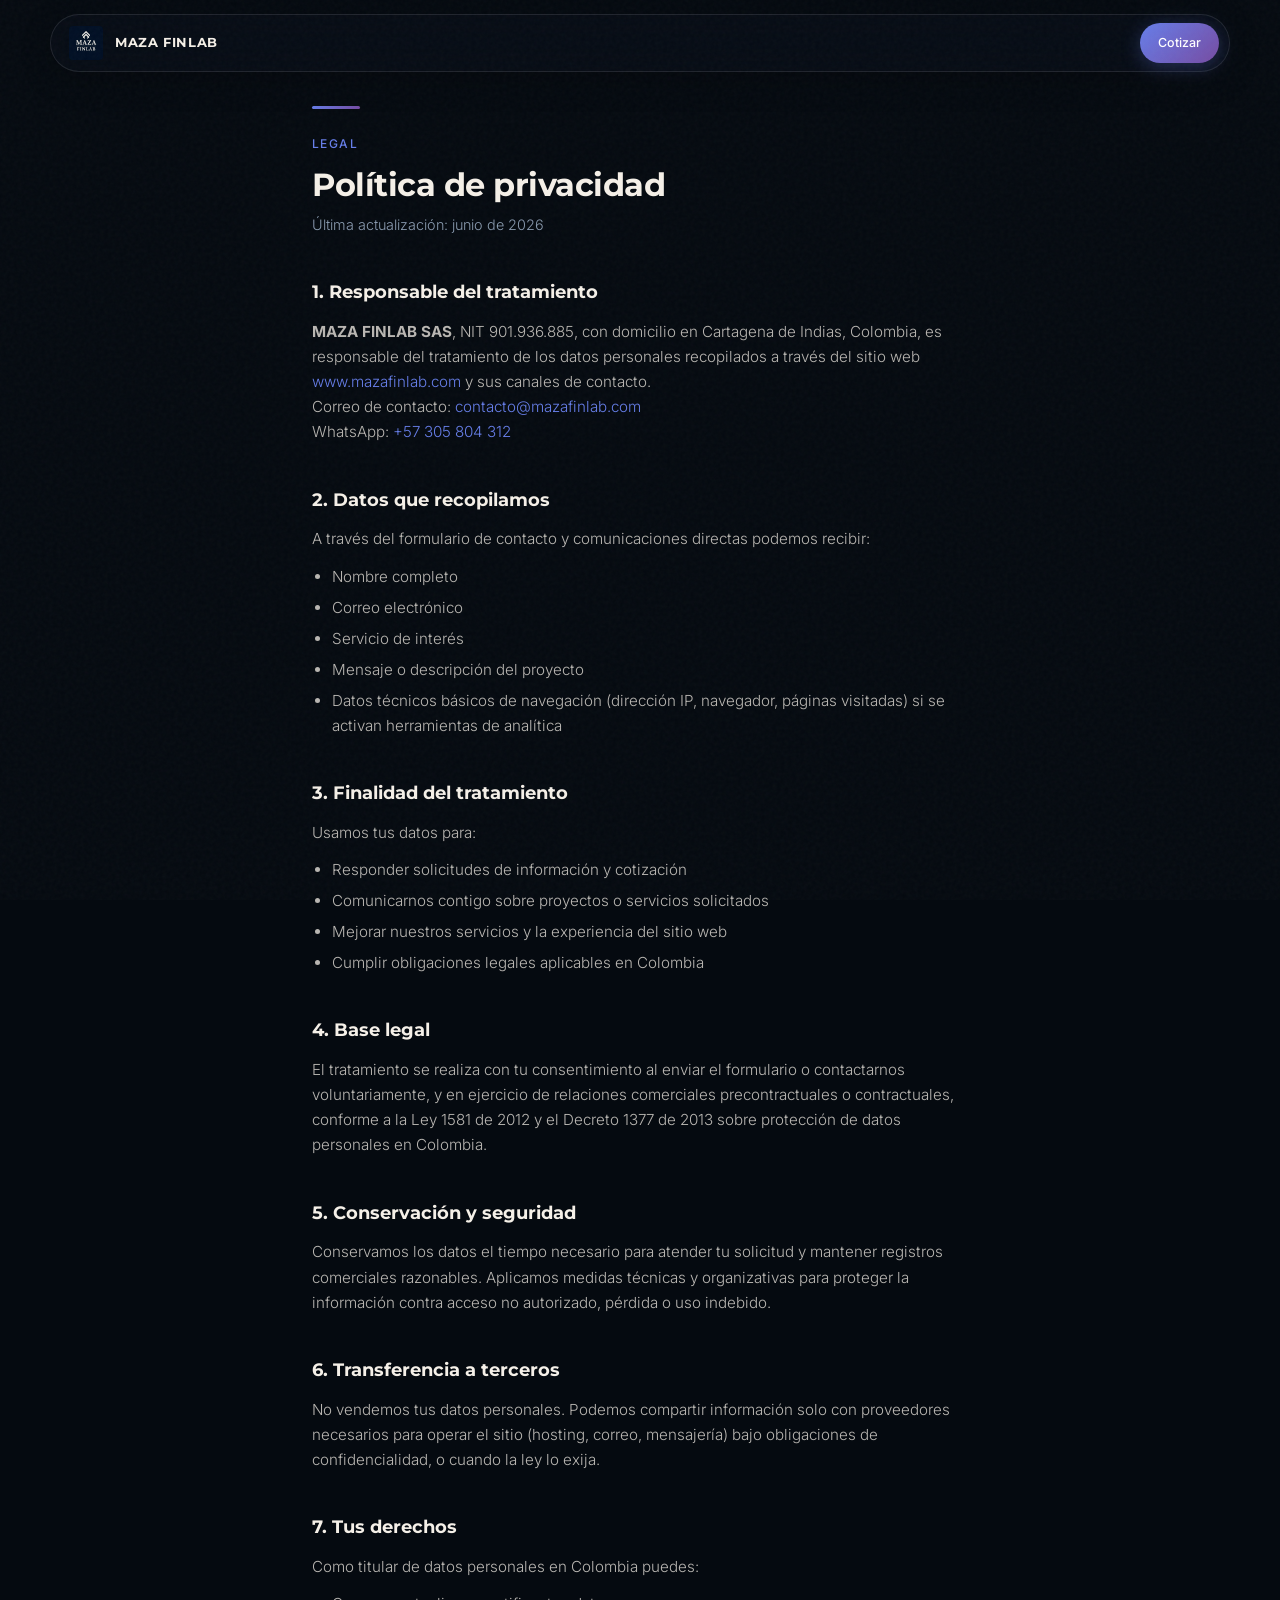
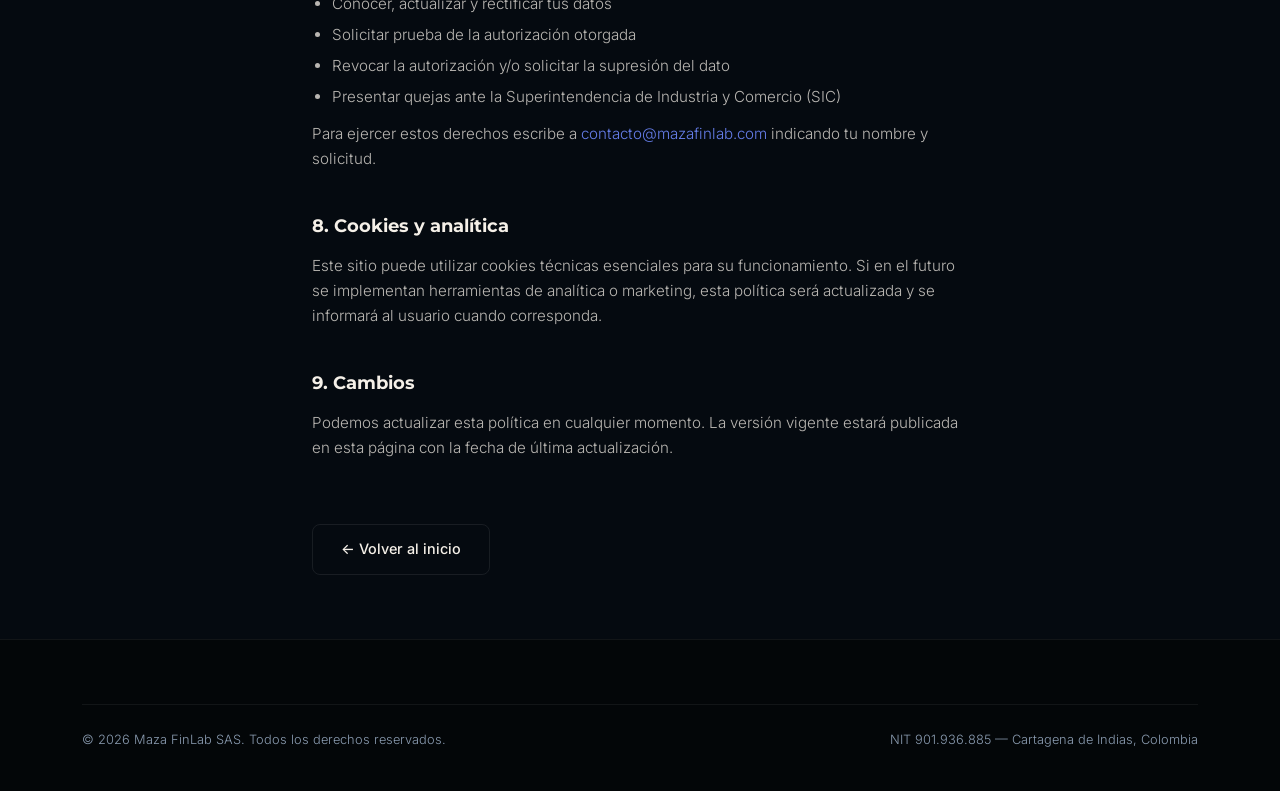
==== politica-privacidad.html @ ca54bb2b "Publicar sitio corporativo Maza FinLab" ====
<!DOCTYPE html>
<html lang="es">
<head>
    <meta charset="UTF-8">
    <meta name="viewport" content="width=device-width, initial-scale=1.0">
    <meta name="description" content="Política de privacidad y tratamiento de datos personales de Maza FinLab SAS.">
    <meta name="robots" content="index, follow">
    <title>Política de privacidad — Maza FinLab</title>
    <link rel="canonical" href="https://www.mazafinlab.com/politica-privacidad.html">
    <link rel="icon" href="assets/logo-maza-finlab.jpg" type="image/jpeg">
    <link rel="preconnect" href="https://fonts.googleapis.com">
    <link rel="preconnect" href="https://fonts.gstatic.com" crossorigin>
    <link href="https://fonts.googleapis.com/css2?family=Inter:wght@300;400;500;600&family=Montserrat:wght@600;700;800&display=swap" rel="stylesheet">
    <link rel="stylesheet" href="css/styles.css">
</head>
<body class="site-cinematic legal-page">

    <div class="site-grain" aria-hidden="true"></div>

    <header class="header header-cinematic">
        <div class="header-pill">
            <nav class="nav">
                <a href="index.html" class="nav-logo">
                    <img src="assets/logo-maza-finlab.jpg" alt="Maza FinLab">
                    <span>Maza FinLab</span>
                </a>
                <a href="index.html#contacto" class="btn btn-primary btn-shine btn-nav-cta">Cotizar</a>
            </nav>
        </div>
    </header>

    <main class="legal-main">
        <div class="container legal-content">
            <div class="section-line-accent"></div>
            <span class="section-label">Legal</span>
            <h1 class="section-title">Política de privacidad</h1>
            <p class="legal-updated">Última actualización: junio de 2026</p>

            <section class="legal-block">
                <h2>1. Responsable del tratamiento</h2>
                <p>
                    <strong>MAZA FINLAB SAS</strong>, NIT 901.936.885, con domicilio en Cartagena de Indias, Colombia,
                    es responsable del tratamiento de los datos personales recopilados a través del sitio web
                    <a href="https://www.mazafinlab.com" class="contact-link">www.mazafinlab.com</a> y sus canales de contacto.
                </p>
                <p>
                    Correo de contacto: <a href="mailto:contacto@mazafinlab.com" class="contact-link">contacto@mazafinlab.com</a><br>
                    WhatsApp: <a href="https://wa.me/57305804312" class="contact-link">+57 305 804 312</a>
                </p>
            </section>

            <section class="legal-block">
                <h2>2. Datos que recopilamos</h2>
                <p>A través del formulario de contacto y comunicaciones directas podemos recibir:</p>
                <ul>
                    <li>Nombre completo</li>
                    <li>Correo electrónico</li>
                    <li>Servicio de interés</li>
                    <li>Mensaje o descripción del proyecto</li>
                    <li>Datos técnicos básicos de navegación (dirección IP, navegador, páginas visitadas) si se activan herramientas de analítica</li>
                </ul>
            </section>

            <section class="legal-block">
                <h2>3. Finalidad del tratamiento</h2>
                <p>Usamos tus datos para:</p>
                <ul>
                    <li>Responder solicitudes de información y cotización</li>
                    <li>Comunicarnos contigo sobre proyectos o servicios solicitados</li>
                    <li>Mejorar nuestros servicios y la experiencia del sitio web</li>
                    <li>Cumplir obligaciones legales aplicables en Colombia</li>
                </ul>
            </section>

            <section class="legal-block">
                <h2>4. Base legal</h2>
                <p>
                    El tratamiento se realiza con tu consentimiento al enviar el formulario o contactarnos voluntariamente,
                    y en ejercicio de relaciones comerciales precontractuales o contractuales, conforme a la
                    Ley 1581 de 2012 y el Decreto 1377 de 2013 sobre protección de datos personales en Colombia.
                </p>
            </section>

            <section class="legal-block">
                <h2>5. Conservación y seguridad</h2>
                <p>
                    Conservamos los datos el tiempo necesario para atender tu solicitud y mantener registros comerciales razonables.
                    Aplicamos medidas técnicas y organizativas para proteger la información contra acceso no autorizado,
                    pérdida o uso indebido.
                </p>
            </section>

            <section class="legal-block">
                <h2>6. Transferencia a terceros</h2>
                <p>
                    No vendemos tus datos personales. Podemos compartir información solo con proveedores necesarios
                    para operar el sitio (hosting, correo, mensajería) bajo obligaciones de confidencialidad,
                    o cuando la ley lo exija.
                </p>
            </section>

            <section class="legal-block">
                <h2>7. Tus derechos</h2>
                <p>Como titular de datos personales en Colombia puedes:</p>
                <ul>
                    <li>Conocer, actualizar y rectificar tus datos</li>
                    <li>Solicitar prueba de la autorización otorgada</li>
                    <li>Revocar la autorización y/o solicitar la supresión del dato</li>
                    <li>Presentar quejas ante la Superintendencia de Industria y Comercio (SIC)</li>
                </ul>
                <p>
                    Para ejercer estos derechos escribe a
                    <a href="mailto:contacto@mazafinlab.com" class="contact-link">contacto@mazafinlab.com</a>
                    indicando tu nombre y solicitud.
                </p>
            </section>

            <section class="legal-block">
                <h2>8. Cookies y analítica</h2>
                <p>
                    Este sitio puede utilizar cookies técnicas esenciales para su funcionamiento.
                    Si en el futuro se implementan herramientas de analítica o marketing, esta política será actualizada
                    y se informará al usuario cuando corresponda.
                </p>
            </section>

            <section class="legal-block">
                <h2>9. Cambios</h2>
                <p>
                    Podemos actualizar esta política en cualquier momento. La versión vigente estará publicada en esta página
                    con la fecha de última actualización.
                </p>
            </section>

            <p class="legal-back">
                <a href="index.html" class="btn btn-outline">← Volver al inicio</a>
            </p>
        </div>
    </main>

    <footer class="footer footer-cinematic">
        <div class="container">
            <div class="footer-bottom">
                <span>&copy; 2026 Maza FinLab SAS. Todos los derechos reservados.</span>
                <span>NIT 901.936.885 — Cartagena de Indias, Colombia</span>
            </div>
        </div>
    </footer>

    <script src="js/main.js"></script>
</body>
</html>
---- css/styles.css ----
/* ================================================
   MAZA FINLAB — Sitio Corporativo
   Estilo: Dark Premium Tech (corporativo + acento vibrante)
   ================================================ */

:root {
    --navy-deep: #0D1B2A;
    --navy-corporate: #1B2A4A;
    --cream: #F5F0E8;
    --white: #FFFFFF;
    --gray-subtle: #8A9BB0;
    --accent-start: #667eea;
    --accent-end: #764ba2;
    --whatsapp: #25D366;

    --bg-main: #050a10;
    --bg-secondary: #0a1018;
    --bg-elevated: #0f1620;
    --cinematic-bg: #050a10;
    --text-primary: var(--cream);
    --text-secondary: rgba(245, 240, 232, 0.75);
    --text-muted: var(--gray-subtle);
    --border-subtle: rgba(255, 255, 255, 0.08);
    --border-hover: rgba(102, 126, 234, 0.5);
    --card-bg: rgba(255, 255, 255, 0.03);
    --card-hover: rgba(255, 255, 255, 0.06);

    --gradient-accent: linear-gradient(135deg, var(--accent-start) 0%, var(--accent-end) 100%);
    --gradient-bg: linear-gradient(160deg, var(--navy-deep) 0%, #0f1f35 50%, var(--navy-corporate) 100%);
    --shadow-glow: 0 0 60px rgba(102, 126, 234, 0.15);

    --font-heading: 'Montserrat', sans-serif;
    --font-display: 'Montserrat', sans-serif;
    --font-body: 'Inter', sans-serif;

    --site-max: 1180px;
    --site-gutter: clamp(20px, 4vw, 32px);

    --spacing-sm: 16px;
    --spacing-md: 24px;
    --spacing-lg: 40px;
    --spacing-xl: 64px;
    --spacing-2xl: 96px;

    --radius-sm: 8px;
    --radius-md: 12px;
    --radius-lg: 20px;

    --transition: 0.3s ease;
}

*, *::before, *::after {
    margin: 0;
    padding: 0;
    box-sizing: border-box;
}

html {
    scroll-behavior: smooth;
}

body {
    font-family: var(--font-body);
    font-weight: 300;
    background: var(--cinematic-bg);
    color: var(--text-primary);
    line-height: 1.7;
    -webkit-font-smoothing: antialiased;
}

/* ── Cinematic site-wide ── */
.site-grain {
    position: fixed;
    inset: 0;
    z-index: 9998;
    pointer-events: none;
    opacity: 0.035;
    background-image: url("data:image/svg+xml,%3Csvg viewBox='0 0 256 256' xmlns='http://www.w3.org/2000/svg'%3E%3Cfilter id='n'%3E%3CfeTurbulence type='fractalNoise' baseFrequency='0.9' numOctaves='4' stitchTiles='stitch'/%3E%3C/filter%3E%3Crect width='100%25' height='100%25' filter='url(%23n)'/%3E%3C/svg%3E");
}

.section-cinematic {
    position: relative;
    border-top: 1px solid rgba(255, 255, 255, 0.05);
}

.section-line-accent,
.hero-line-accent {
    width: 48px;
    height: 3px;
    background: var(--gradient-accent);
    border-radius: 2px;
    margin-bottom: 20px;
}

.section-header--cinematic {
    text-align: left;
    max-width: 560px;
    margin-left: 0;
    margin-right: auto;
}

.section-header--cinematic .section-title {
    font-family: var(--font-heading);
    font-weight: 700;
    letter-spacing: -0.015em;
    line-height: 1.2;
}

.section-header--cinematic .section-title em,
.section-title em,
.cta-banner h2 em {
    font-style: normal;
    color: var(--accent-start);
}

.cinematic-split {
    display: grid;
    grid-template-columns: 1fr 1fr;
    gap: clamp(32px, 5vw, 64px);
    align-items: center;
}

.cinematic-split-content {
    text-align: left;
}

.cinematic-split-visual {
    position: relative;
    min-height: 420px;
    border-radius: var(--radius-lg);
    overflow: hidden;
    border: 1px solid rgba(255, 255, 255, 0.1);
    box-shadow: 0 24px 64px rgba(0, 0, 0, 0.45);
}

.cinematic-split-visual img {
    width: 100%;
    height: 100%;
    min-height: 420px;
    object-fit: cover;
    filter: saturate(0.9) contrast(1.05);
}

.cinematic-split-visual::after {
    content: '';
    position: absolute;
    inset: 0;
    background: linear-gradient(135deg, rgba(5, 10, 16, 0.35) 0%, transparent 50%);
    pointer-events: none;
}

.cinematic-glass {
    background: rgba(10, 16, 24, 0.75);
    backdrop-filter: blur(20px);
    -webkit-backdrop-filter: blur(20px);
    border: 1px solid rgba(255, 255, 255, 0.1);
    border-radius: var(--radius-lg);
    padding: var(--spacing-lg);
    box-shadow: 0 20px 50px rgba(0, 0, 0, 0.35);
}

.section-vignette {
    position: absolute;
    inset: 0;
    pointer-events: none;
    background:
        radial-gradient(ellipse 60% 50% at 10% 20%, rgba(102, 126, 234, 0.08) 0%, transparent 55%),
        radial-gradient(ellipse 50% 40% at 90% 80%, rgba(118, 75, 162, 0.06) 0%, transparent 50%);
}

.container {
    width: 100%;
    max-width: var(--site-max);
    margin: 0 auto;
    padding: 0 var(--site-gutter);
}

/* ── Header flotante (estilo n8n) ── */
.header {
    position: fixed;
    top: 0;
    left: 0;
    right: 0;
    z-index: 100;
    padding: 14px var(--site-gutter) 0;
    background: transparent;
    border: none;
    backdrop-filter: none;
}

.header-pill {
    position: relative;
    max-width: var(--site-max);
    margin: 0 auto;
    height: 58px;
    display: flex;
    align-items: center;
    padding: 0 10px 0 18px;
    background: rgba(10, 16, 26, 0.55);
    backdrop-filter: blur(20px);
    -webkit-backdrop-filter: blur(20px);
    border: 1px solid rgba(255, 255, 255, 0.1);
    border-radius: 100px;
    box-shadow: 0 8px 32px rgba(0, 0, 0, 0.22);
    transition: background 0.35s ease, box-shadow 0.35s ease, border-color 0.35s ease;
}

.header-cinematic.is-scrolled .header-pill {
    background: rgba(8, 12, 20, 0.88);
    border-color: rgba(102, 126, 234, 0.22);
    box-shadow: 0 12px 40px rgba(0, 0, 0, 0.38);
}

.header-cinematic {
    background: transparent;
    border: none;
}

.btn-nav-cta {
    padding: 9px 18px !important;
    font-size: 0.78rem !important;
    border-radius: 100px !important;
}

.nav {
    display: flex;
    align-items: center;
    justify-content: space-between;
    width: 100%;
    height: 58px;
    gap: 12px;
}

.nav-logo {
    display: flex;
    align-items: center;
    gap: 12px;
    text-decoration: none;
    color: var(--text-primary);
}

.nav-logo img {
    height: 34px;
    width: auto;
    border-radius: 4px;
}

.nav-logo span {
    font-family: var(--font-heading);
    font-weight: 700;
    font-size: 0.8rem;
    letter-spacing: 0.05em;
    text-transform: uppercase;
}

.nav-links {
    display: flex;
    align-items: center;
    gap: clamp(12px, 2vw, 24px);
    list-style: none;
}

.nav-links a {
    color: var(--text-secondary);
    text-decoration: none;
    font-size: 0.82rem;
    font-weight: 500;
    letter-spacing: 0.01em;
    text-transform: none;
    transition: color var(--transition);
    position: relative;
    white-space: nowrap;
}

.nav-links a:not(.btn)::after {
    content: '';
    position: absolute;
    left: 0;
    bottom: -6px;
    width: 100%;
    height: 2px;
    background: var(--gradient-accent);
    transform: scaleX(0);
    transform-origin: center;
    transition: transform 0.35s cubic-bezier(0.22, 1, 0.36, 1);
}

.nav-links a:not(.btn).is-active,
.nav-links a:not(.btn):hover {
    color: var(--text-primary);
}

.nav-links a:not(.btn).is-active::after,
.nav-links a:not(.btn):hover::after {
    transform: scaleX(1);
}

.header.is-scrolled {
    box-shadow: none;
}

.nav-toggle {
    display: none;
    align-items: center;
    justify-content: center;
    width: 40px;
    height: 40px;
    padding: 0;
    background: rgba(255, 255, 255, 0.06);
    border: 1px solid rgba(255, 255, 255, 0.1);
    border-radius: 50%;
    color: var(--text-primary);
    cursor: pointer;
    transition: background var(--transition), border-color var(--transition);
    flex-shrink: 0;
}

.nav-toggle:hover {
    background: rgba(255, 255, 255, 0.1);
    border-color: rgba(102, 126, 234, 0.35);
}

.nav-toggle-icon {
    display: grid;
    place-items: center;
}

.nav-toggle-svg {
    grid-area: 1 / 1;
    transition: opacity 0.2s ease, transform 0.25s ease;
}

.nav-toggle-close {
    opacity: 0;
    transform: rotate(-90deg) scale(0.8);
}

.nav-toggle[aria-expanded="true"] .nav-toggle-open {
    opacity: 0;
    transform: rotate(90deg) scale(0.8);
}

.nav-toggle[aria-expanded="true"] .nav-toggle-close {
    opacity: 1;
    transform: none;
}

/* ── Buttons ── */
.btn {
    display: inline-flex;
    align-items: center;
    justify-content: center;
    gap: 8px;
    padding: 12px 28px;
    border-radius: var(--radius-sm);
    font-family: var(--font-body);
    font-size: 0.9rem;
    font-weight: 500;
    text-decoration: none;
    border: none;
    cursor: pointer;
    transition: all var(--transition);
}

.btn-primary {
    background: var(--gradient-accent);
    color: var(--white);
    box-shadow: 0 4px 20px rgba(102, 126, 234, 0.3);
    position: relative;
    overflow: hidden;
}

.btn-shine::before {
    content: '';
    position: absolute;
    top: 0;
    left: -120%;
    width: 80%;
    height: 100%;
    background: linear-gradient(90deg, transparent, rgba(255, 255, 255, 0.28), transparent);
    transform: skewX(-18deg);
    animation: btnShine 4s ease-in-out infinite;
}

@keyframes btnShine {
    0%, 70%, 100% { left: -120%; }
    85% { left: 140%; }
}

.btn-primary:hover {
    transform: translateY(-2px);
    box-shadow: 0 8px 30px rgba(102, 126, 234, 0.45);
}

.btn-outline {
    background: transparent;
    color: var(--text-primary);
    border: 1px solid var(--border-subtle);
}

.btn-outline:hover {
    border-color: var(--border-hover);
    background: var(--card-bg);
}

.btn-whatsapp {
    background: var(--whatsapp);
    color: var(--white);
}

.btn-whatsapp:hover {
    background: #1fb855;
    transform: translateY(-2px);
}

/* ── Hero — Cinematic Split ── */
.hero-cinematic {
    min-height: 100vh;
    padding-top: calc(58px + 28px);
    background: #050a10;
    position: relative;
    overflow: hidden;
    display: block;
}

.hero-cinematic .hero-grain {
    display: none;
}

.hero-split {
    display: grid;
    grid-template-columns: 1fr 1fr;
    gap: 0;
    min-height: calc(100vh - 58px - 28px);
    max-width: var(--site-max);
    margin: 0 auto;
    padding: 0 var(--site-gutter);
    align-items: stretch;
    position: relative;
    z-index: 2;
    border-radius: var(--radius-lg);
    overflow: hidden;
}

.hero-split-brand {
    position: relative;
    z-index: 2;
    display: flex;
    flex-direction: column;
    justify-content: center;
    align-items: flex-start;
    min-height: 100%;
    padding: clamp(32px, 5vh, 56px) clamp(16px, 2.5vw, 28px) clamp(32px, 5vh, 56px) 0;
    background: #050a10;
    overflow: hidden;
}

.hero-brand-bg {
    position: absolute;
    inset: 0;
    z-index: 0;
    pointer-events: none;
}

.hero-brand-bg img {
    width: 100%;
    height: 100%;
    object-fit: cover;
    object-position: center;
    opacity: 0.14;
    filter: saturate(0.9) contrast(1.05);
    transform: scale(1.02);
}

.hero-brand-bg::after {
    content: '';
    position: absolute;
    inset: 0;
    background: linear-gradient(
        180deg,
        rgba(5, 10, 16, 0.82) 0%,
        rgba(5, 10, 16, 0.62) 45%,
        rgba(5, 10, 16, 0.78) 100%
    );
}

.hero-split-brand::after {
    content: '';
    position: absolute;
    top: 0;
    right: 0;
    bottom: 0;
    width: clamp(80px, 12vw, 160px);
    background: linear-gradient(90deg, transparent 0%, rgba(5, 10, 16, 0.85) 55%, #050a10 100%);
    transform: translateX(40%);
    pointer-events: none;
    z-index: 3;
}

.hero-split-copy {
    position: relative;
    z-index: 2;
    width: 100%;
    max-width: 480px;
    text-align: left;
    padding-left: 0;
}

.hero-split-blend {
    position: absolute;
    left: 50%;
    top: 0;
    bottom: 0;
    width: clamp(100px, 14vw, 220px);
    transform: translateX(-50%);
    z-index: 4;
    pointer-events: none;
    background: linear-gradient(
        90deg,
        rgba(5, 10, 16, 0.95) 0%,
        rgba(5, 10, 16, 0.35) 35%,
        rgba(5, 10, 16, 0.15) 50%,
        rgba(5, 10, 16, 0.35) 65%,
        rgba(5, 10, 16, 0.7) 100%
    );
    backdrop-filter: blur(14px);
    -webkit-backdrop-filter: blur(14px);
    mask-image: linear-gradient(90deg, transparent, #000 18%, #000 82%, transparent);
    -webkit-mask-image: linear-gradient(90deg, transparent, #000 18%, #000 82%, transparent);
}

.hero-split-text {
    padding: 32px 0 48px;
    text-align: left;
}

.hero-line-accent {
    width: 48px;
    height: 3px;
    background: var(--gradient-accent);
    margin-bottom: 24px;
    border-radius: 2px;
}

.hero-cinematic .hero-logo {
    display: none;
}

.hero-cinematic h1 {
    font-family: var(--font-heading);
    font-size: clamp(1.85rem, 3.6vw, 2.85rem);
    font-weight: 700;
    line-height: 1.18;
    letter-spacing: -0.015em;
    margin-bottom: var(--spacing-md);
    text-align: left;
}

.hero-cinematic h1 em {
    font-style: normal;
    color: var(--accent-start);
}

.hero-cinematic .hero-subtitle {
    text-align: left;
    margin: 0 0 var(--spacing-md);
    max-width: 480px;
}

.hero-cinematic .hero-rotator {
    justify-content: flex-start;
    margin-left: 0;
    margin-right: 0;
    max-width: 100%;
}

.hero-cinematic .hero-actions {
    justify-content: flex-start;
}

.hero-split-visual {
    position: relative;
    height: 100%;
    min-height: min(520px, calc(100vh - 58px - 80px));
    border-radius: 0;
    overflow: hidden;
    border: none;
    box-shadow: none;
}

.hero-split-visual img {
    width: 100%;
    height: 100%;
    object-fit: cover;
    filter: saturate(0.92) contrast(1.06);
    transform: scale(1.04);
    transition: transform 10s ease-out;
}

.hero-cinematic.is-loaded .hero-split-visual img {
    transform: scale(1);
}

.hero-split-visual::after {
    content: '';
    position: absolute;
    inset: 0;
    background: linear-gradient(
        90deg,
        #050a10 0%,
        rgba(5, 10, 16, 0.75) 12%,
        rgba(5, 10, 16, 0.4) 26%,
        rgba(5, 10, 16, 0.12) 42%,
        transparent 58%
    );
    pointer-events: none;
}

.hero {
    position: relative;
}

.hero-rotator {
    display: flex;
    align-items: center;
    justify-content: center;
    flex-wrap: wrap;
    gap: 8px 12px;
    min-height: 2.2em;
    margin-bottom: var(--spacing-lg);
    padding: 10px 20px;
    border-radius: 100px;
    background: rgba(255, 255, 255, 0.04);
    border: 1px solid var(--border-subtle);
    max-width: 520px;
    margin-left: auto;
    margin-right: auto;
}

.hero-rotator-prefix {
    font-size: 0.8rem;
    font-weight: 500;
    letter-spacing: 0.08em;
    text-transform: uppercase;
    color: var(--text-muted);
}

.hero-rotator-text {
    font-size: 0.95rem;
    font-weight: 500;
    color: var(--accent-start);
    transition: opacity 0.35s ease, transform 0.35s ease;
}

.hero-rotator-text.is-changing {
    opacity: 0;
    transform: translateY(8px);
}

/* ── Marquee ── */
.marquee-section {
    padding: 20px 0;
    overflow: hidden;
    border-top: 1px solid rgba(255, 255, 255, 0.05);
    border-bottom: 1px solid rgba(255, 255, 255, 0.05);
}

.marquee-cinematic {
    background: #0a1018;
}

.marquee {
    display: flex;
    width: max-content;
    animation: marqueeScroll 40s linear infinite;
}

.marquee:hover {
    animation-play-state: paused;
}

.marquee-track {
    display: flex;
    align-items: center;
    gap: 12px;
    padding-right: 12px;
    flex-shrink: 0;
}

.marquee-track span {
    flex-shrink: 0;
    padding: 8px 18px;
    font-size: 0.78rem;
    font-weight: 500;
    letter-spacing: 0.06em;
    text-transform: uppercase;
    color: var(--text-secondary);
    background: rgba(255, 255, 255, 0.04);
    border: 1px solid var(--border-subtle);
    border-radius: 100px;
    white-space: nowrap;
    transition: border-color 0.3s ease, color 0.3s ease, background 0.3s ease;
}

.marquee-track span:hover {
    color: var(--text-primary);
    border-color: var(--border-hover);
    background: rgba(102, 126, 234, 0.1);
}

@keyframes marqueeScroll {
    0% { transform: translateX(0); }
    100% { transform: translateX(-50%); }
}

/* ── Scroll reveal ── */
.reveal {
    opacity: 0;
    transform: translateY(28px);
    transition:
        opacity 0.7s cubic-bezier(0.22, 1, 0.36, 1),
        transform 0.7s cubic-bezier(0.22, 1, 0.36, 1);
    transition-delay: var(--reveal-delay, 0ms);
}

.reveal.is-visible {
    opacity: 1;
    transform: translateY(0);
}

/* ── CTA banner ── */
.cta-banner {
    position: relative;
    padding: var(--spacing-2xl) 0;
    overflow: hidden;
    border-top: 1px solid rgba(255, 255, 255, 0.06);
    border-bottom: 1px solid rgba(255, 255, 255, 0.06);
}

.cta-banner-visual {
    position: absolute;
    inset: 0;
    z-index: 0;
}

.cta-banner-visual img {
    width: 100%;
    height: 100%;
    object-fit: cover;
    filter: saturate(0.85) contrast(1.05);
}

.cta-banner-visual::after {
    content: '';
    position: absolute;
    inset: 0;
    background: linear-gradient(90deg, #050a10 0%, rgba(5, 10, 16, 0.88) 45%, rgba(5, 10, 16, 0.75) 100%);
}

.cta-banner-inner {
    position: relative;
    z-index: 1;
    text-align: left;
    max-width: 520px;
}

.cta-banner h2 {
    font-family: var(--font-heading);
    font-size: clamp(1.5rem, 2.8vw, 2.1rem);
    font-weight: 700;
    line-height: 1.2;
    letter-spacing: -0.015em;
    margin-bottom: 16px;
}

.cta-banner h2 .highlight {
    background: var(--gradient-accent);
    -webkit-background-clip: text;
    -webkit-text-fill-color: transparent;
    background-clip: text;
}

.cta-banner p {
    color: var(--text-secondary);
    margin-bottom: var(--spacing-md);
    font-size: 1rem;
    max-width: 440px;
}

.hero-subtitle {
    font-size: clamp(1rem, 2.5vw, 1.2rem);
    color: var(--text-secondary);
    max-width: 600px;
    margin: 0 auto var(--spacing-lg);
    font-weight: 300;
}

.hero-actions {
    display: flex;
    gap: 16px;
    justify-content: center;
    flex-wrap: wrap;
}

/* ── Sections ── */
.section {
    padding: var(--spacing-2xl) 0;
}

.section-header {
    text-align: center;
    max-width: 640px;
    margin: 0 auto var(--spacing-xl);
}

.section-label {
    display: inline-block;
    font-size: 0.75rem;
    font-weight: 500;
    letter-spacing: 0.12em;
    text-transform: uppercase;
    color: var(--accent-start);
    margin-bottom: 12px;
}

.section-title {
    font-family: var(--font-heading);
    font-size: clamp(1.5rem, 2.8vw, 2rem);
    font-weight: 700;
    line-height: 1.2;
    letter-spacing: -0.015em;
    margin-bottom: 16px;
}

.section-desc {
    color: var(--text-secondary);
    font-size: 1rem;
}

/* ── Services ── */
.section-services {
    position: relative;
    overflow: hidden;
    background: var(--cinematic-bg);
}

.section-stars {
    display: none;
}

.section-services-inner {
    position: relative;
    z-index: 1;
}

.focus-rail-wrap {
    position: relative;
}

.focus-rail-wrap.is-scrolled .focus-rail-hint {
    opacity: 0;
    pointer-events: none;
}

.focus-rail-hint {
    display: none;
}

.focus-rail {
    display: flex;
    align-items: stretch;
    gap: 12px;
    padding: 4px 0 16px;
    overflow-x: auto;
    scroll-snap-type: x mandatory;
    scroll-padding-inline: var(--site-gutter);
    -webkit-overflow-scrolling: touch;
    scrollbar-width: thin;
    scrollbar-color: rgba(102, 126, 234, 0.4) transparent;
}

@media (min-width: 1024px) {
    .focus-rail {
        overflow-x: visible;
    }

    .focus-rail:not(.focus-rail-products) .focus-card {
        flex: 1 1 calc(25% - 9px);
    }
}

.focus-rail::-webkit-scrollbar {
    height: 6px;
}

.focus-rail::-webkit-scrollbar-thumb {
    background: rgba(102, 126, 234, 0.35);
    border-radius: 100px;
}

.focus-card {
    position: relative;
    flex: calc(0.9 + var(--focus-weight, 0) * 0.45) 1 0;
    min-width: 0;
    min-height: 380px;
    border-radius: var(--radius-lg);
    overflow: hidden;
    cursor: default;
    transform-origin: center center;
    transform: scale(calc(0.97 + var(--focus-weight, 0) * 0.06));
    display: flex;
    flex-direction: column;
    justify-content: flex-end;
    transition:
        flex 0.35s cubic-bezier(0.22, 1, 0.36, 1),
        transform 0.35s cubic-bezier(0.22, 1, 0.36, 1),
        box-shadow 0.35s ease,
        opacity 0.35s ease;
    scroll-snap-align: center;
    border: 1px solid rgba(255, 255, 255, 0.1);
    --focus-weight: 0;
}

.focus-card-bg {
    position: absolute;
    inset: 0;
    background-size: cover;
    background-position: center;
    background-repeat: no-repeat;
    transition: transform 0.6s cubic-bezier(0.22, 1, 0.36, 1), filter 0.45s ease;
    transform: scale(1.02);
}

.focus-card::after {
    content: '';
    position: absolute;
    inset: 0;
    background: linear-gradient(
        180deg,
        rgba(13, 27, 42, 0.05) 0%,
        rgba(13, 27, 42, 0.02) 50%,
        rgba(13, 27, 42, 0.55) 100%
    );
    pointer-events: none;
    transition: opacity 0.45s ease;
}

.focus-card-head {
    position: absolute;
    top: 0;
    left: 0;
    right: 0;
    z-index: 2;
    padding: 18px 16px 12px;
    background: linear-gradient(180deg, rgba(13, 27, 42, 0.72) 0%, transparent 100%);
}

.focus-card-head h3 {
    font-family: var(--font-heading);
    font-size: 0.95rem;
    font-weight: 600;
    line-height: 1.35;
    text-shadow: 0 2px 10px rgba(0, 0, 0, 0.45);
}

.focus-card-head .product-tag {
    margin-bottom: 8px;
}

.focus-card-glass {
    position: relative;
    z-index: 2;
    flex: 0 0 auto;
    margin: 0 10px 10px;
    padding: 12px 14px;
    background: rgba(13, 27, 42, 0.72);
    backdrop-filter: blur(12px);
    -webkit-backdrop-filter: blur(12px);
    border: 1px solid rgba(255, 255, 255, 0.14);
    border-radius: calc(var(--radius-md));
    box-shadow: 0 6px 24px rgba(0, 0, 0, 0.2);
    transition: background 0.45s ease, border-color 0.45s ease;
}

.focus-card.is-active {
    box-shadow: 0 20px 50px rgba(102, 126, 234, 0.28), 0 0 0 1px rgba(102, 126, 234, 0.35);
    z-index: 3;
}

.focus-card.is-active .focus-card-bg {
    transform: scale(1.12);
    filter: saturate(1.15) brightness(1.05);
}

.focus-card.is-active .focus-card-glass {
    background: rgba(13, 27, 42, 0.82);
    border-color: rgba(102, 126, 234, 0.45);
}

.focus-card.is-inactive {
    opacity: 0.82;
}

.focus-card.is-inactive .focus-card-bg {
    filter: saturate(0.75) brightness(0.85);
}

/* Service / product card themes — imagen sin capa oscura encima */
.focus-card[data-theme="web"] .focus-card-bg {
    background-image: url('https://images.unsplash.com/photo-1460925895917-afdab827c52f?w=800&q=80&auto=format&fit=crop');
}

.focus-card[data-theme="software"] .focus-card-bg {
    background-image: url('https://images.unsplash.com/photo-1555066931-4365d14bab8c?w=800&q=80&auto=format&fit=crop');
}

.focus-card[data-theme="ai"] .focus-card-bg {
    background-image: url('https://images.unsplash.com/photo-1677442136019-21780ecad995?w=800&q=80&auto=format&fit=crop');
}

.focus-card[data-theme="consulting"] .focus-card-bg {
    background-image: url('https://images.unsplash.com/photo-1600880292203-757bb62b4baf?w=800&q=80&auto=format&fit=crop');
}

.focus-card[data-theme="trading"] .focus-card-bg {
    background-image: url('https://images.unsplash.com/photo-1611974789855-9c2a0a7236a3?w=800&q=80&auto=format&fit=crop');
}

.focus-card[data-theme="webcorp"] .focus-card-bg {
    background-image: url('https://images.unsplash.com/photo-1497366216548-37526070297c?w=800&q=80&auto=format&fit=crop');
}

.focus-card[data-theme="gestion"] .focus-card-bg {
    background-image: url('https://images.unsplash.com/photo-1551288049-bebda4e38f71?w=800&q=80&auto=format&fit=crop');
}

.focus-card[data-theme="automation"] .focus-card-bg {
    background-image: url('https://images.unsplash.com/photo-1485827404703-89b55fcc595e?w=800&q=80&auto=format&fit=crop');
}

.focus-card[data-theme="lab"] .focus-card-bg {
    background-image: url('https://images.unsplash.com/photo-1532094349884-543bc11b234d?w=800&q=80&auto=format&fit=crop');
}

.service-card .focus-card-glass ul {
    margin: 0 0 8px;
    padding-left: 16px;
    color: var(--text-muted);
    font-size: 0.78rem;
}

.service-card .focus-card-glass ul li {
    margin-bottom: 2px;
}

.service-card .focus-card-glass p,
.product-card .focus-card-glass p {
    color: var(--text-secondary);
    font-size: 0.8rem;
    line-height: 1.45;
    margin: 0;
}

.product-card .focus-card-head h3 {
    margin-top: 0;
}

.product-tag {
    display: inline-block;
    font-size: 0.68rem;
    font-weight: 600;
    letter-spacing: 0.1em;
    text-transform: uppercase;
    color: var(--accent-start);
    margin-bottom: 10px;
    padding: 4px 10px;
    background: rgba(102, 126, 234, 0.15);
    border-radius: 100px;
    border: 1px solid rgba(102, 126, 234, 0.25);
    width: fit-content;
}

.section-products {
    background: var(--bg-secondary);
}

.focus-rail-products .focus-card {
    min-height: 360px;
}

@media (min-width: 1024px) {
    .focus-rail-products .focus-card {
        flex: 1 1 calc(20% - 10px);
    }
}

/* ── Process ── */
.section-process {
    position: relative;
    overflow: hidden;
    background: var(--cinematic-bg);
}

.section-process-bg,
.process-orb {
    display: none;
}

.section-process-inner {
    position: relative;
    z-index: 1;
}

.process-steps {
    display: grid;
    grid-template-columns: repeat(5, 1fr);
    gap: var(--spacing-md);
    position: relative;
}

.process-step {
    text-align: center;
    padding: var(--spacing-sm);
    transition: transform 0.4s cubic-bezier(0.22, 1, 0.36, 1);
}

.process-step:hover {
    transform: translateY(-6px);
}

.step-visual {
    position: relative;
    width: 100%;
    aspect-ratio: 4 / 3;
    border-radius: var(--radius-md);
    overflow: hidden;
    margin: 0 auto 18px;
    border: 1px solid rgba(255, 255, 255, 0.12);
    box-shadow: 0 12px 32px rgba(0, 0, 0, 0.25);
    background-color: var(--navy-deep);
    background-size: cover;
    background-position: center;
    background-repeat: no-repeat;
    transition: transform 0.5s cubic-bezier(0.22, 1, 0.36, 1);
}

.step-visual--brief {
    background-image: url('https://images.unsplash.com/photo-1517245386807-bb43f82c33c4?w=500&q=80&auto=format&fit=crop');
}

.step-visual--alcance {
    background-image: url('https://images.unsplash.com/photo-1586281380349-632531db7ed4?w=500&q=80&auto=format&fit=crop');
}

.step-visual--arquitectura {
    background-image: url('https://images.unsplash.com/photo-1551288049-bebda4e38f71?w=500&q=80&auto=format&fit=crop');
}

.step-visual--desarrollo {
    background-image: url('https://images.unsplash.com/photo-1498050108023-c5249f4df085?w=500&q=80&auto=format&fit=crop');
}

.step-visual--entrega {
    background-image: url('https://images.unsplash.com/photo-1522071820081-009f0129c71c?w=500&q=80&auto=format&fit=crop');
}

.process-step:hover .step-visual {
    transform: scale(1.03);
}

.step-badge {
    position: absolute;
    top: 10px;
    left: 10px;
    width: 32px;
    height: 32px;
    display: flex;
    align-items: center;
    justify-content: center;
    background: var(--gradient-accent);
    border-radius: 50%;
    font-family: var(--font-heading);
    font-weight: 700;
    font-size: 0.85rem;
    color: var(--white);
    box-shadow: 0 4px 16px rgba(102, 126, 234, 0.45);
}

.process-step h3 {
    font-family: var(--font-heading);
    font-size: 0.95rem;
    font-weight: 600;
    margin-bottom: 8px;
}

.process-step p {
    color: var(--text-muted);
    font-size: 0.82rem;
    line-height: 1.5;
}

/* ── About ── */
.section-about {
    background: var(--bg-secondary);
}

.section-about .about-stats {
    margin-top: var(--spacing-md);
}

.section-about .section-title {
    font-family: var(--font-heading);
    font-weight: 700;
    letter-spacing: -0.015em;
    line-height: 1.2;
    text-align: left;
    margin-bottom: 20px;
}

.about-grid {
    display: grid;
    grid-template-columns: 1fr 1fr;
    gap: var(--spacing-xl);
    align-items: center;
}

.about-text p {
    color: var(--text-secondary);
    margin-bottom: 16px;
}

.about-stats {
    display: grid;
    grid-template-columns: 1fr 1fr;
    gap: var(--spacing-md);
}

.stat-card {
    background: rgba(255, 255, 255, 0.03);
    border: 1px solid rgba(255, 255, 255, 0.08);
    border-radius: var(--radius-md);
    padding: var(--spacing-md);
    text-align: center;
    transition: transform 0.35s ease, border-color 0.35s ease, box-shadow 0.35s ease;
}

.stat-card:hover {
    transform: translateY(-4px);
    border-color: var(--border-hover);
    box-shadow: 0 12px 32px rgba(102, 126, 234, 0.15);
}

.stat-card strong {
    display: block;
    font-family: var(--font-heading);
    font-size: 1.5rem;
    font-weight: 700;
    background: var(--gradient-accent);
    -webkit-background-clip: text;
    -webkit-text-fill-color: transparent;
    background-clip: text;
    margin-bottom: 4px;
}

.stat-card span {
    font-size: 0.8rem;
    color: var(--text-muted);
    text-transform: uppercase;
    letter-spacing: 0.06em;
}

/* ── Contact ── */
.contact-section {
    background: var(--cinematic-bg);
    border-top: none;
    border-bottom: none;
}

.cinematic-split--contact {
    align-items: stretch;
    margin-top: var(--spacing-lg);
}

.contact-info h3 {
    font-family: var(--font-heading);
    font-size: 1.2rem;
    font-weight: 700;
    margin-bottom: var(--spacing-md);
}

.contact-form-wrap {
    height: 100%;
}

.contact-form-wrap .contact-form {
    height: 100%;
}

.contact-info h3 {
    font-family: var(--font-heading);
    font-size: 1.3rem;
    margin-bottom: var(--spacing-md);
}

.contact-item {
    display: flex;
    align-items: flex-start;
    gap: 14px;
    margin-bottom: 20px;
    color: var(--text-secondary);
    font-size: 0.95rem;
}

.contact-icon {
    display: flex;
    align-items: center;
    justify-content: center;
    flex-shrink: 0;
    width: 40px;
    height: 40px;
    border-radius: 10px;
    background: rgba(102, 126, 234, 0.12);
    border: 1px solid rgba(102, 126, 234, 0.2);
    color: var(--accent-start);
}

.contact-link {
    color: var(--accent-start);
    text-decoration: none;
    transition: color var(--transition);
}

.contact-link:hover {
    color: var(--text-primary);
    text-decoration: underline;
}

.contact-whatsapp-btn {
    margin-top: 8px;
    display: inline-flex;
}

.contact-phone {
    display: block;
    margin-bottom: 4px;
}

.footer-legal-link {
    color: var(--text-muted);
    text-decoration: none;
    transition: color var(--transition);
}

.footer-legal-link:hover {
    color: var(--accent-start);
}

/* ── Página legal ── */
.legal-page .header-pill .nav {
    justify-content: space-between;
}

.legal-main {
    padding: calc(58px + 48px) 0 var(--spacing-xl);
    min-height: 70vh;
}

.legal-content {
    max-width: 720px;
}

.legal-content .section-title {
    margin-bottom: 8px;
}

.legal-updated {
    color: var(--text-muted);
    font-size: 0.9rem;
    margin-bottom: var(--spacing-lg);
}

.legal-block {
    margin-bottom: var(--spacing-lg);
}

.legal-block h2 {
    font-family: var(--font-heading);
    font-size: 1.1rem;
    font-weight: 700;
    margin-bottom: 12px;
    color: var(--text-primary);
}

.legal-block p,
.legal-block li {
    color: var(--text-secondary);
    font-size: 0.95rem;
    line-height: 1.65;
}

.legal-block ul {
    margin: 12px 0 12px 20px;
}

.legal-block li {
    margin-bottom: 6px;
}

.legal-back {
    margin-top: var(--spacing-xl);
}

.footer-logo img {
    height: 36px;
    width: auto;
}

.contact-item strong {
    color: var(--text-primary);
    display: block;
    margin-bottom: 2px;
}

.contact-form {
    display: flex;
    flex-direction: column;
    gap: 16px;
}

.form-group label {
    display: block;
    font-size: 0.85rem;
    color: var(--text-muted);
    margin-bottom: 6px;
}

.form-group input,
.form-group textarea,
.form-group select {
    width: 100%;
    padding: 12px 16px;
    background: rgba(255, 255, 255, 0.04);
    border: 1px solid var(--border-subtle);
    border-radius: var(--radius-sm);
    color: var(--text-primary);
    font-family: var(--font-body);
    font-size: 0.95rem;
    transition: border-color var(--transition);
}

.form-group input:focus,
.form-group textarea:focus,
.form-group select:focus {
    outline: none;
    border-color: var(--accent-start);
}

.form-group.is-invalid input,
.form-group.is-invalid textarea,
.form-group.is-invalid select {
    border-color: #e85d6a;
}

.form-group.is-invalid input:focus,
.form-group.is-invalid textarea:focus {
    border-color: #e85d6a;
    box-shadow: 0 0 0 3px rgba(232, 93, 106, 0.15);
}

.field-error {
    display: block;
    min-height: 0;
    margin-top: 6px;
    font-size: 0.78rem;
    color: #e85d6a;
    line-height: 1.3;
}

.field-error:empty {
    display: none;
}

.form-feedback {
    padding: 12px 14px;
    border-radius: var(--radius-sm);
    font-size: 0.88rem;
    line-height: 1.45;
}

.form-feedback[hidden] {
    display: none !important;
}

.form-feedback--success {
    background: rgba(37, 211, 102, 0.1);
    border: 1px solid rgba(37, 211, 102, 0.35);
    color: #6ee7a0;
}

.form-feedback--info {
    background: rgba(102, 126, 234, 0.1);
    border: 1px solid rgba(102, 126, 234, 0.3);
    color: var(--text-secondary);
}

.form-feedback--error {
    background: rgba(232, 93, 106, 0.1);
    border: 1px solid rgba(232, 93, 106, 0.35);
    color: #f0a0a8;
}

.form-group textarea {
    resize: vertical;
    min-height: 120px;
}

.form-group select option {
    background: var(--navy-deep);
}

/* ── Footer ── */
.footer-cinematic {
    background: #030608;
    border-top: 1px solid rgba(255, 255, 255, 0.06);
    padding: var(--spacing-xl) 0 var(--spacing-lg);
}

.footer-line-accent {
    width: 48px;
    height: 2px;
    background: var(--gradient-accent);
    margin-bottom: 16px;
    border-radius: 2px;
}

.footer-cinematic h4 {
    font-family: var(--font-heading);
    font-weight: 700;
    letter-spacing: 0.04em;
}

.footer-bottom {
    padding-top: var(--spacing-md);
    border-top: 1px solid rgba(255, 255, 255, 0.06);
    display: flex;
    flex-direction: column;
    align-items: flex-start;
    gap: 12px;
    font-size: 0.8rem;
    color: var(--text-muted);
}

@media (min-width: 768px) {
    .footer-bottom {
        flex-direction: row;
        justify-content: space-between;
        align-items: center;
    }

    .footer-line-accent {
        display: none;
    }
}

.footer {
    padding: var(--spacing-xl) 0 var(--spacing-lg);
}

.footer-grid {
    display: grid;
    grid-template-columns: 2fr 1fr 1fr;
    gap: var(--spacing-xl);
    margin-bottom: var(--spacing-xl);
}

.footer-brand p {
    color: var(--text-muted);
    font-size: 0.9rem;
    margin-top: 12px;
    max-width: 320px;
}

.footer h4 {
    font-family: var(--font-heading);
    font-size: 0.85rem;
    font-weight: 600;
    text-transform: uppercase;
    letter-spacing: 0.08em;
    margin-bottom: 16px;
    color: var(--text-primary);
}

.footer ul {
    list-style: none;
}

.footer ul li {
    margin-bottom: 8px;
}

.footer ul a {
    color: var(--text-muted);
    text-decoration: none;
    font-size: 0.9rem;
    transition: color var(--transition);
}

.footer ul a:hover {
    color: var(--text-primary);
}

/* ── Responsive ── */
@media (max-width: 1024px) {
    .process-steps {
        grid-template-columns: repeat(3, 1fr);
    }

    .focus-card {
        min-width: 200px;
        flex: 0 0 calc(50% - 8px);
    }
}

@media (max-width: 768px) {
    .nav-links {
        display: none;
        position: absolute;
        top: calc(100% + 10px);
        left: 0;
        right: 0;
        flex-direction: column;
        align-items: stretch;
        background: rgba(8, 12, 20, 0.96);
        backdrop-filter: blur(20px);
        -webkit-backdrop-filter: blur(20px);
        padding: 16px 20px 20px;
        gap: 4px;
        border: 1px solid rgba(255, 255, 255, 0.1);
        border-radius: 20px;
        box-shadow: 0 16px 48px rgba(0, 0, 0, 0.4);
    }

    .nav-links li {
        width: 100%;
    }

    .nav-links a {
        display: block;
        padding: 12px 8px;
        white-space: normal;
    }

    .nav-links a:not(.btn)::after {
        display: none;
    }

    .nav-links .btn-nav-cta {
        margin-top: 8px;
        width: 100%;
        text-align: center;
    }

    .nav-links.active {
        display: flex;
    }

    .nav-toggle {
        display: flex;
    }

    .about-grid,
    .cinematic-split,
    .cinematic-split--about,
    .cinematic-split--contact,
    .footer-grid {
        grid-template-columns: 1fr;
    }

    .cinematic-split-visual {
        min-height: 280px;
        order: -1;
    }

    .cinematic-split-visual img {
        min-height: 280px;
    }

    .cinematic-split--contact .contact-info {
        order: 0;
    }

    .section-about .about-stats {
        grid-template-columns: 1fr 1fr;
    }

    .cta-banner-inner {
        max-width: 100%;
    }

    .hero-actions {
        flex-direction: column;
        align-items: stretch;
    }

    .hero-cinematic .hero-actions {
        align-items: flex-start;
    }

    .hero-actions .btn {
        width: 100%;
        max-width: 280px;
    }

    .hero-split {
        grid-template-columns: 1fr;
    }

    .hero-split-blend {
        display: none;
    }

    .hero-split-brand {
        justify-content: flex-end;
        min-height: auto;
        padding: 32px 0 48px;
    }

    .hero-brand-bg {
        display: none;
    }

    .hero-split-copy {
        align-self: stretch;
        padding-left: 0;
    }

    .hero-split-visual {
        min-height: 42vh;
        order: -1;
    }

    .hero-split-visual::after {
        background: linear-gradient(180deg, transparent 30%, rgba(5, 10, 16, 0.5) 70%, #050a10 100%);
    }

    .hero-split-text {
        padding: 28px 0 48px;
    }

    .process-steps {
        grid-template-columns: repeat(2, 1fr);
    }

    .focus-rail-wrap {
        margin-inline: calc(-1 * var(--site-gutter));
    }

    .focus-rail {
        gap: 12px;
        padding: 4px var(--site-gutter) 20px;
        scroll-padding-inline: var(--site-gutter);
    }

    .focus-rail-hint {
        display: flex;
        align-items: center;
        justify-content: center;
        gap: 8px;
        margin-top: 4px;
        font-size: 0.75rem;
        font-weight: 500;
        letter-spacing: 0.04em;
        text-transform: uppercase;
        color: var(--text-muted);
        opacity: 1;
        transition: opacity 0.4s ease;
    }

    .focus-rail-hint svg {
        opacity: 0.7;
        animation: railHintNudge 1.8s ease-in-out infinite;
    }

    @keyframes railHintNudge {
        0%, 100% { transform: translateX(0); }
        50% { transform: translateX(5px); }
    }

    .focus-card {
        min-width: 260px;
        flex: 0 0 72vw;
    }
}

@media (max-width: 480px) {
    .about-stats {
        grid-template-columns: 1fr;
    }

    .process-steps {
        grid-template-columns: 1fr;
        max-width: 320px;
        margin: 0 auto;
    }
}

@media (prefers-reduced-motion: reduce) {
    .focus-card,
    .focus-card-bg,
    .focus-card-glass,
    .process-step,
    .step-visual,
    .process-orb,
    .site-grain,
    .hero-grid,
    .hero-orb,
    .hero-logo,
    .hero-brand-bg img,
    .hero-split-visual img,
    .marquee,
    .focus-rail-hint svg,
    .btn-shine::before,
    .reveal {
        transition: none !important;
        animation: none !important;
        opacity: 1 !important;
        transform: none !important;
    }

    .section-stars {
        display: none;
    }

    .reveal {
        opacity: 1;
        transform: none;
    }
}
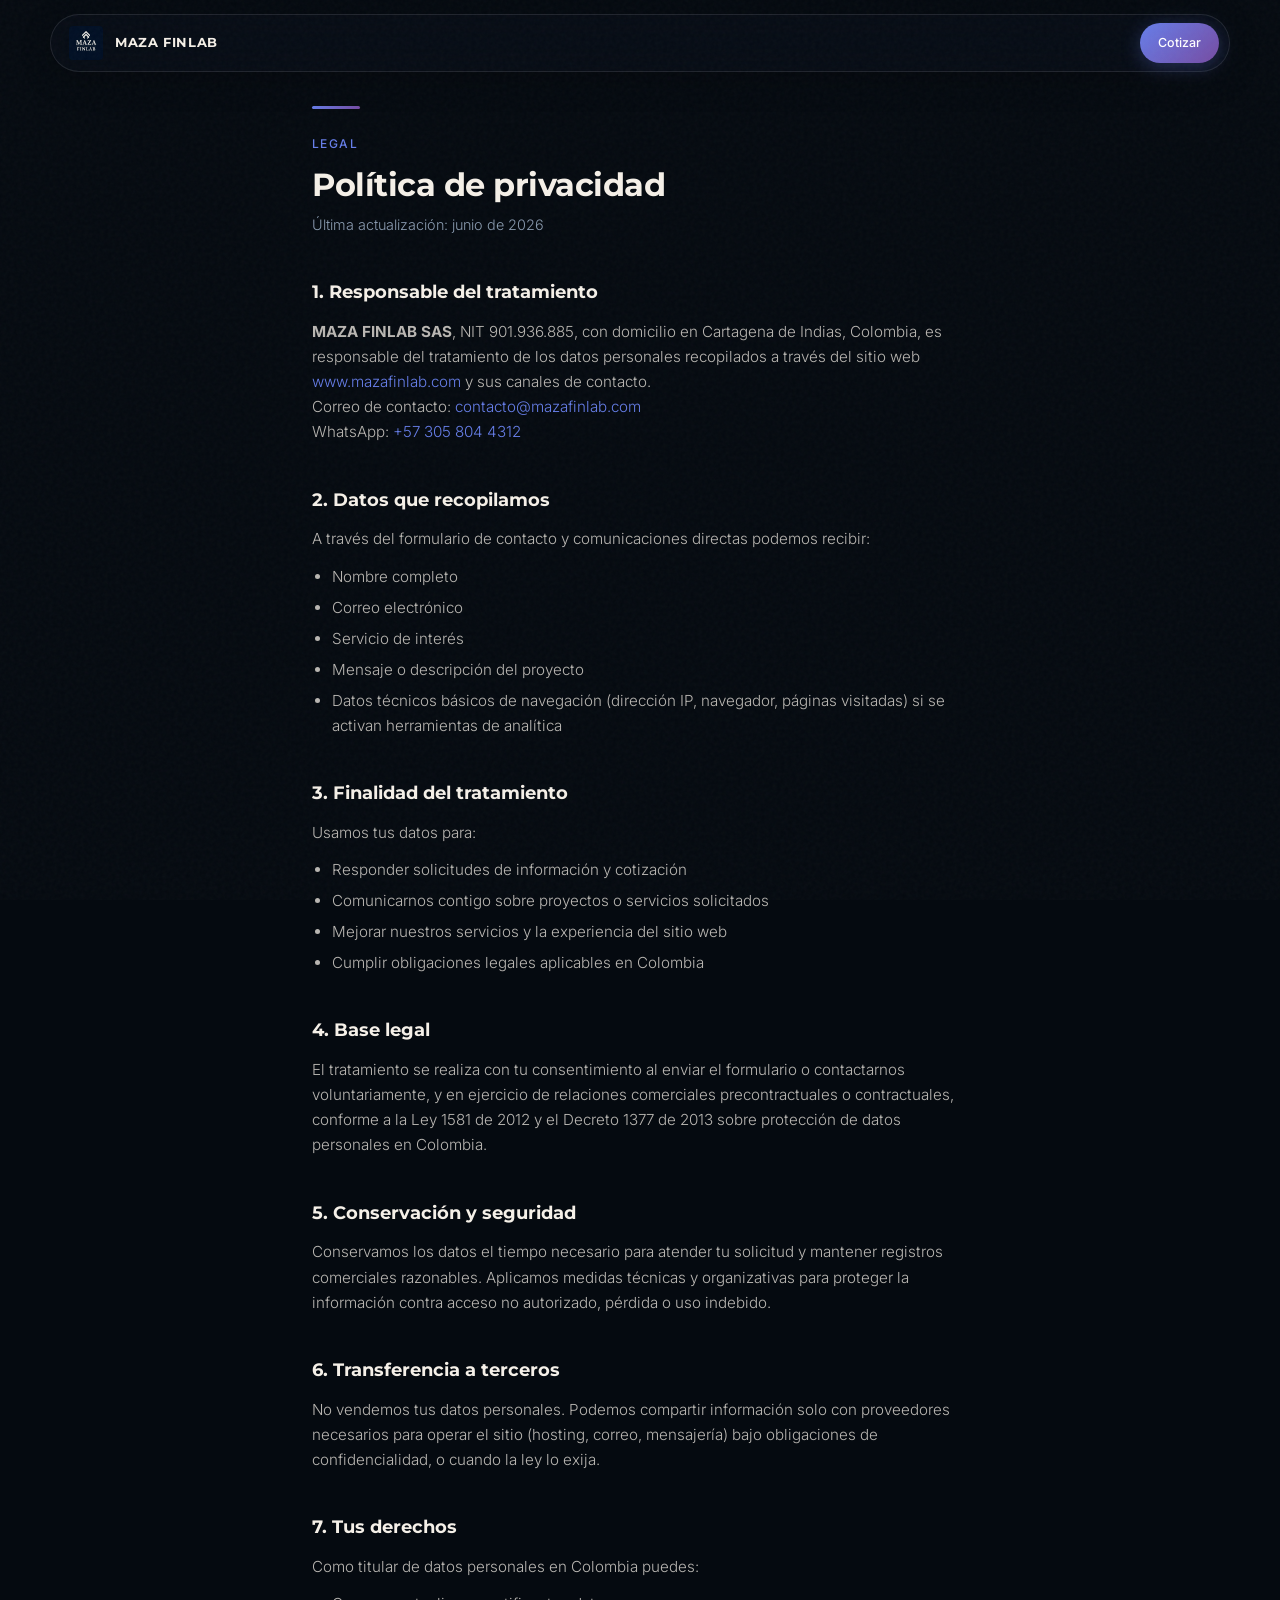
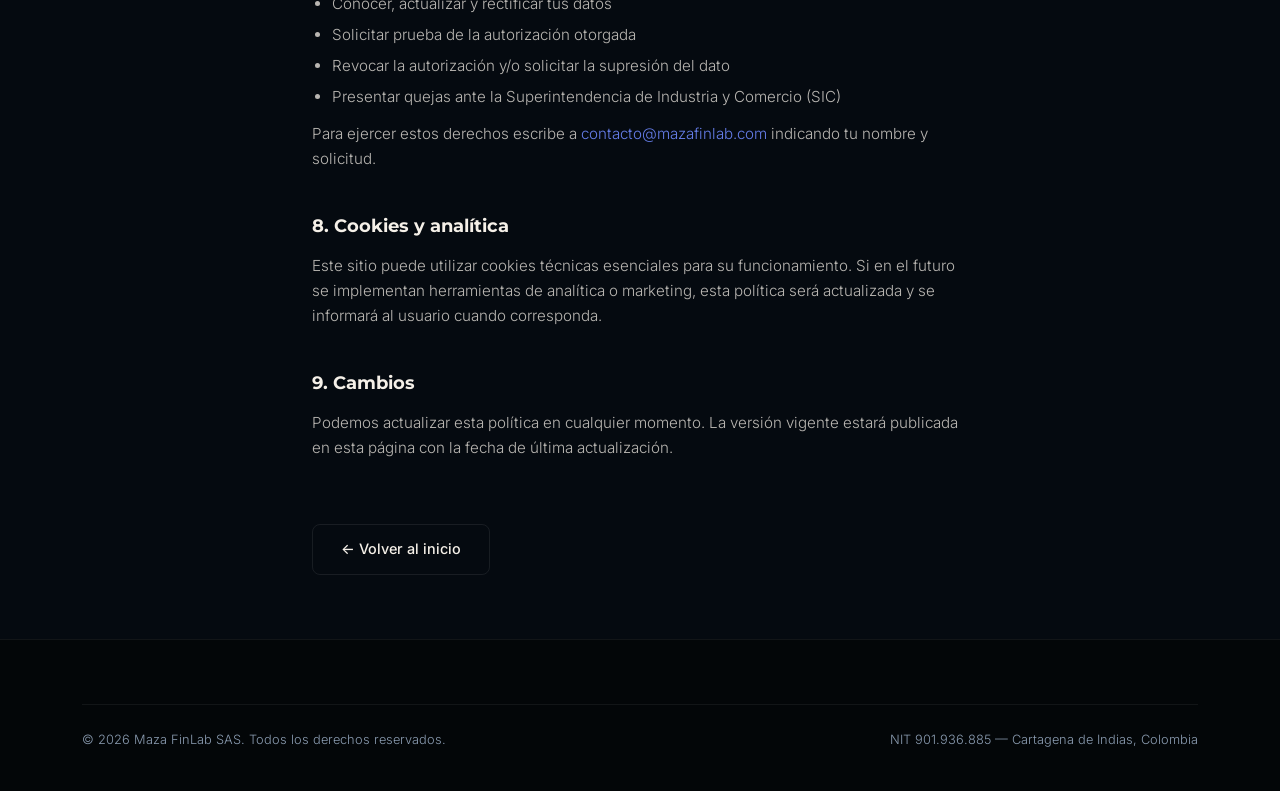
==== commit a6fb1f04: "Actualizar WhatsApp y quitar logo de fondo del hero" ====
--- a/politica-privacidad.html
+++ b/politica-privacidad.html
@@ -45,7 +45,7 @@
                 </p>
                 <p>
                     Correo de contacto: <a href="mailto:contacto@mazafinlab.com" class="contact-link">contacto@mazafinlab.com</a><br>
-                    WhatsApp: <a href="https://wa.me/57305804312" class="contact-link">+57 305 804 312</a>
+                    WhatsApp: <a href="https://wa.me/573058044312" class="contact-link">+57 305 804 4312</a>
                 </p>
             </section>
 
--- a/css/styles.css
+++ b/css/styles.css
@@ -452,36 +452,6 @@
     min-height: 100%;
     padding: clamp(32px, 5vh, 56px) clamp(16px, 2.5vw, 28px) clamp(32px, 5vh, 56px) 0;
     background: #050a10;
-    overflow: hidden;
-}
-
-.hero-brand-bg {
-    position: absolute;
-    inset: 0;
-    z-index: 0;
-    pointer-events: none;
-}
-
-.hero-brand-bg img {
-    width: 100%;
-    height: 100%;
-    object-fit: cover;
-    object-position: center;
-    opacity: 0.14;
-    filter: saturate(0.9) contrast(1.05);
-    transform: scale(1.02);
-}
-
-.hero-brand-bg::after {
-    content: '';
-    position: absolute;
-    inset: 0;
-    background: linear-gradient(
-        180deg,
-        rgba(5, 10, 16, 0.82) 0%,
-        rgba(5, 10, 16, 0.62) 45%,
-        rgba(5, 10, 16, 0.78) 100%
-    );
 }
 
 .hero-split-brand::after {
@@ -1725,10 +1695,6 @@
         padding: 32px 0 48px;
     }
 
-    .hero-brand-bg {
-        display: none;
-    }
-
     .hero-split-copy {
         align-self: stretch;
         padding-left: 0;
@@ -1815,7 +1781,6 @@
     .hero-grid,
     .hero-orb,
     .hero-logo,
-    .hero-brand-bg img,
     .hero-split-visual img,
     .marquee,
     .focus-rail-hint svg,
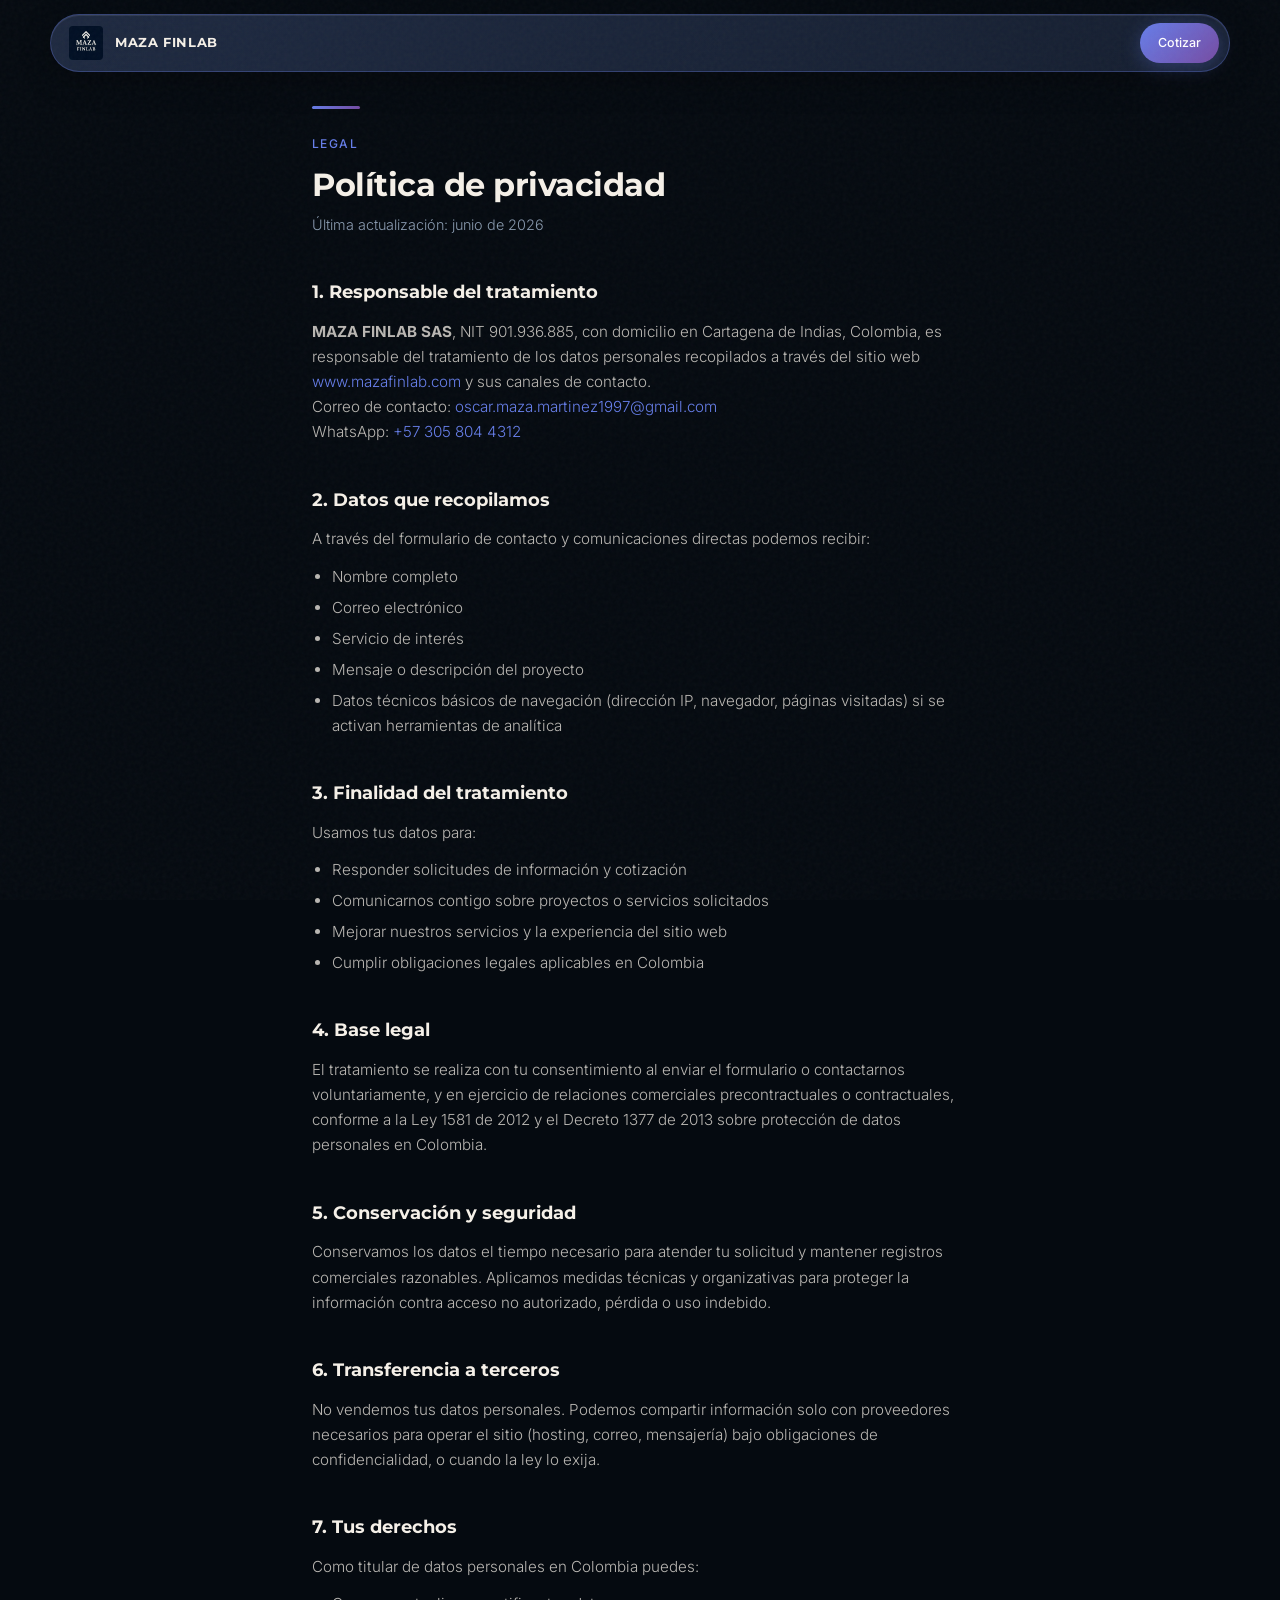
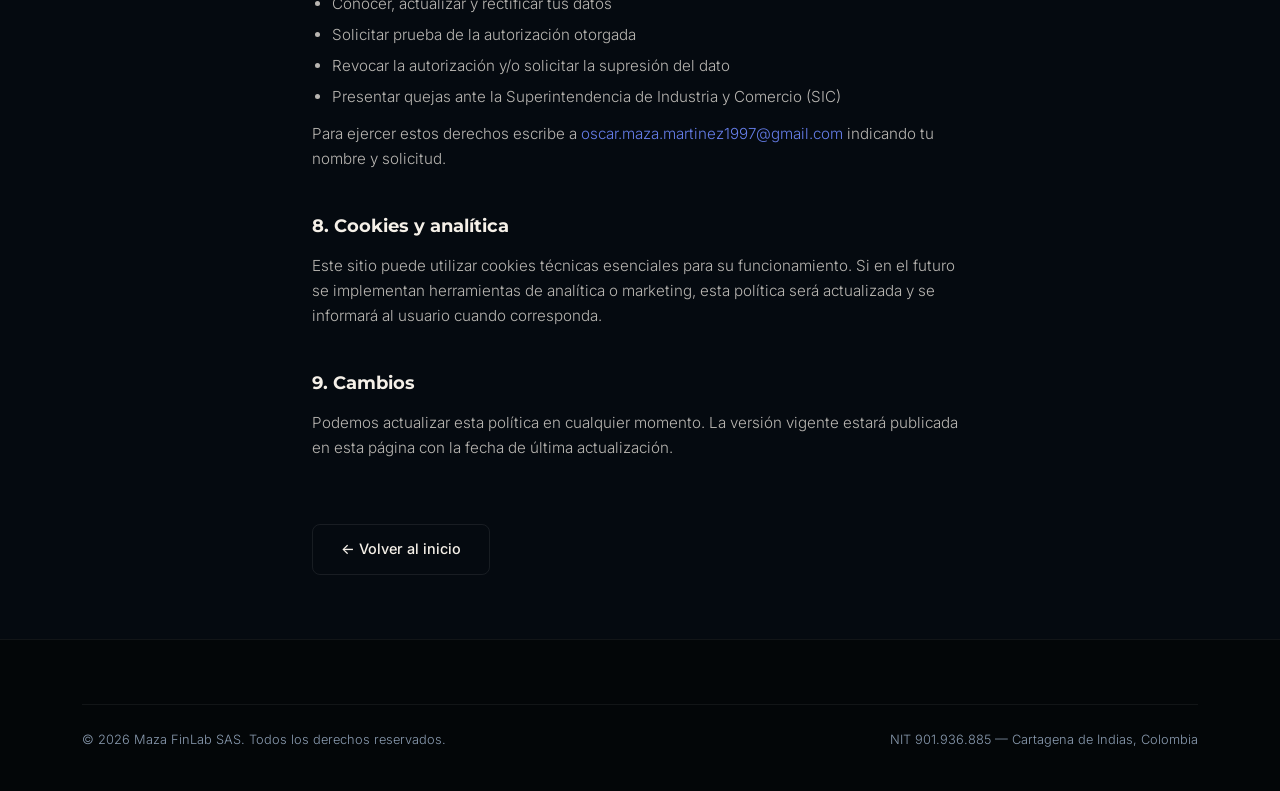
==== commit f26c1e02: "Activar Web3Forms con Gmail de contacto" ====
--- a/politica-privacidad.html
+++ b/politica-privacidad.html
@@ -44,7 +44,7 @@
                     <a href="https://www.mazafinlab.com" class="contact-link">www.mazafinlab.com</a> y sus canales de contacto.
                 </p>
                 <p>
-                    Correo de contacto: <a href="mailto:contacto@mazafinlab.com" class="contact-link">contacto@mazafinlab.com</a><br>
+                    Correo de contacto: <a href="mailto:oscar.maza.martinez1997@gmail.com" class="contact-link">oscar.maza.martinez1997@gmail.com</a><br>
                     WhatsApp: <a href="https://wa.me/573058044312" class="contact-link">+57 305 804 4312</a>
                 </p>
             </section>
@@ -110,7 +110,7 @@
                 </ul>
                 <p>
                     Para ejercer estos derechos escribe a
-                    <a href="mailto:contacto@mazafinlab.com" class="contact-link">contacto@mazafinlab.com</a>
+                    <a href="mailto:oscar.maza.martinez1997@gmail.com" class="contact-link">oscar.maza.martinez1997@gmail.com</a>
                     indicando tu nombre y solicitud.
                 </p>
             </section>
--- a/css/styles.css
+++ b/css/styles.css
@@ -196,19 +196,31 @@
     display: flex;
     align-items: center;
     padding: 0 10px 0 18px;
-    background: rgba(10, 16, 26, 0.55);
+    background: linear-gradient(
+        135deg,
+        rgba(32, 44, 68, 0.94) 0%,
+        rgba(24, 34, 52, 0.9) 100%
+    );
     backdrop-filter: blur(20px);
     -webkit-backdrop-filter: blur(20px);
-    border: 1px solid rgba(255, 255, 255, 0.1);
+    border: 1px solid rgba(102, 126, 234, 0.32);
     border-radius: 100px;
-    box-shadow: 0 8px 32px rgba(0, 0, 0, 0.22);
+    box-shadow:
+        0 8px 32px rgba(0, 0, 0, 0.28),
+        inset 0 1px 0 rgba(255, 255, 255, 0.09);
     transition: background 0.35s ease, box-shadow 0.35s ease, border-color 0.35s ease;
 }
 
 .header-cinematic.is-scrolled .header-pill {
-    background: rgba(8, 12, 20, 0.88);
-    border-color: rgba(102, 126, 234, 0.22);
-    box-shadow: 0 12px 40px rgba(0, 0, 0, 0.38);
+    background: linear-gradient(
+        135deg,
+        rgba(28, 40, 62, 0.97) 0%,
+        rgba(18, 26, 42, 0.95) 100%
+    );
+    border-color: rgba(118, 140, 234, 0.42);
+    box-shadow:
+        0 12px 40px rgba(0, 0, 0, 0.4),
+        inset 0 1px 0 rgba(255, 255, 255, 0.1);
 }
 
 .header-cinematic {
@@ -1479,6 +1491,19 @@
     color: #f0a0a8;
 }
 
+.btn:disabled {
+    opacity: 0.65;
+    cursor: not-allowed;
+    transform: none;
+}
+
+.form-hint {
+    margin: 0 0 12px;
+    font-size: 0.82rem;
+    color: var(--text-muted);
+    line-height: 1.45;
+}
+
 .form-group textarea {
     resize: vertical;
     min-height: 120px;
@@ -1600,12 +1625,12 @@
         right: 0;
         flex-direction: column;
         align-items: stretch;
-        background: rgba(8, 12, 20, 0.96);
+        background: linear-gradient(135deg, rgba(32, 44, 68, 0.98) 0%, rgba(22, 32, 50, 0.96) 100%);
         backdrop-filter: blur(20px);
         -webkit-backdrop-filter: blur(20px);
         padding: 16px 20px 20px;
         gap: 4px;
-        border: 1px solid rgba(255, 255, 255, 0.1);
+        border: 1px solid rgba(102, 126, 234, 0.28);
         border-radius: 20px;
         box-shadow: 0 16px 48px rgba(0, 0, 0, 0.4);
     }
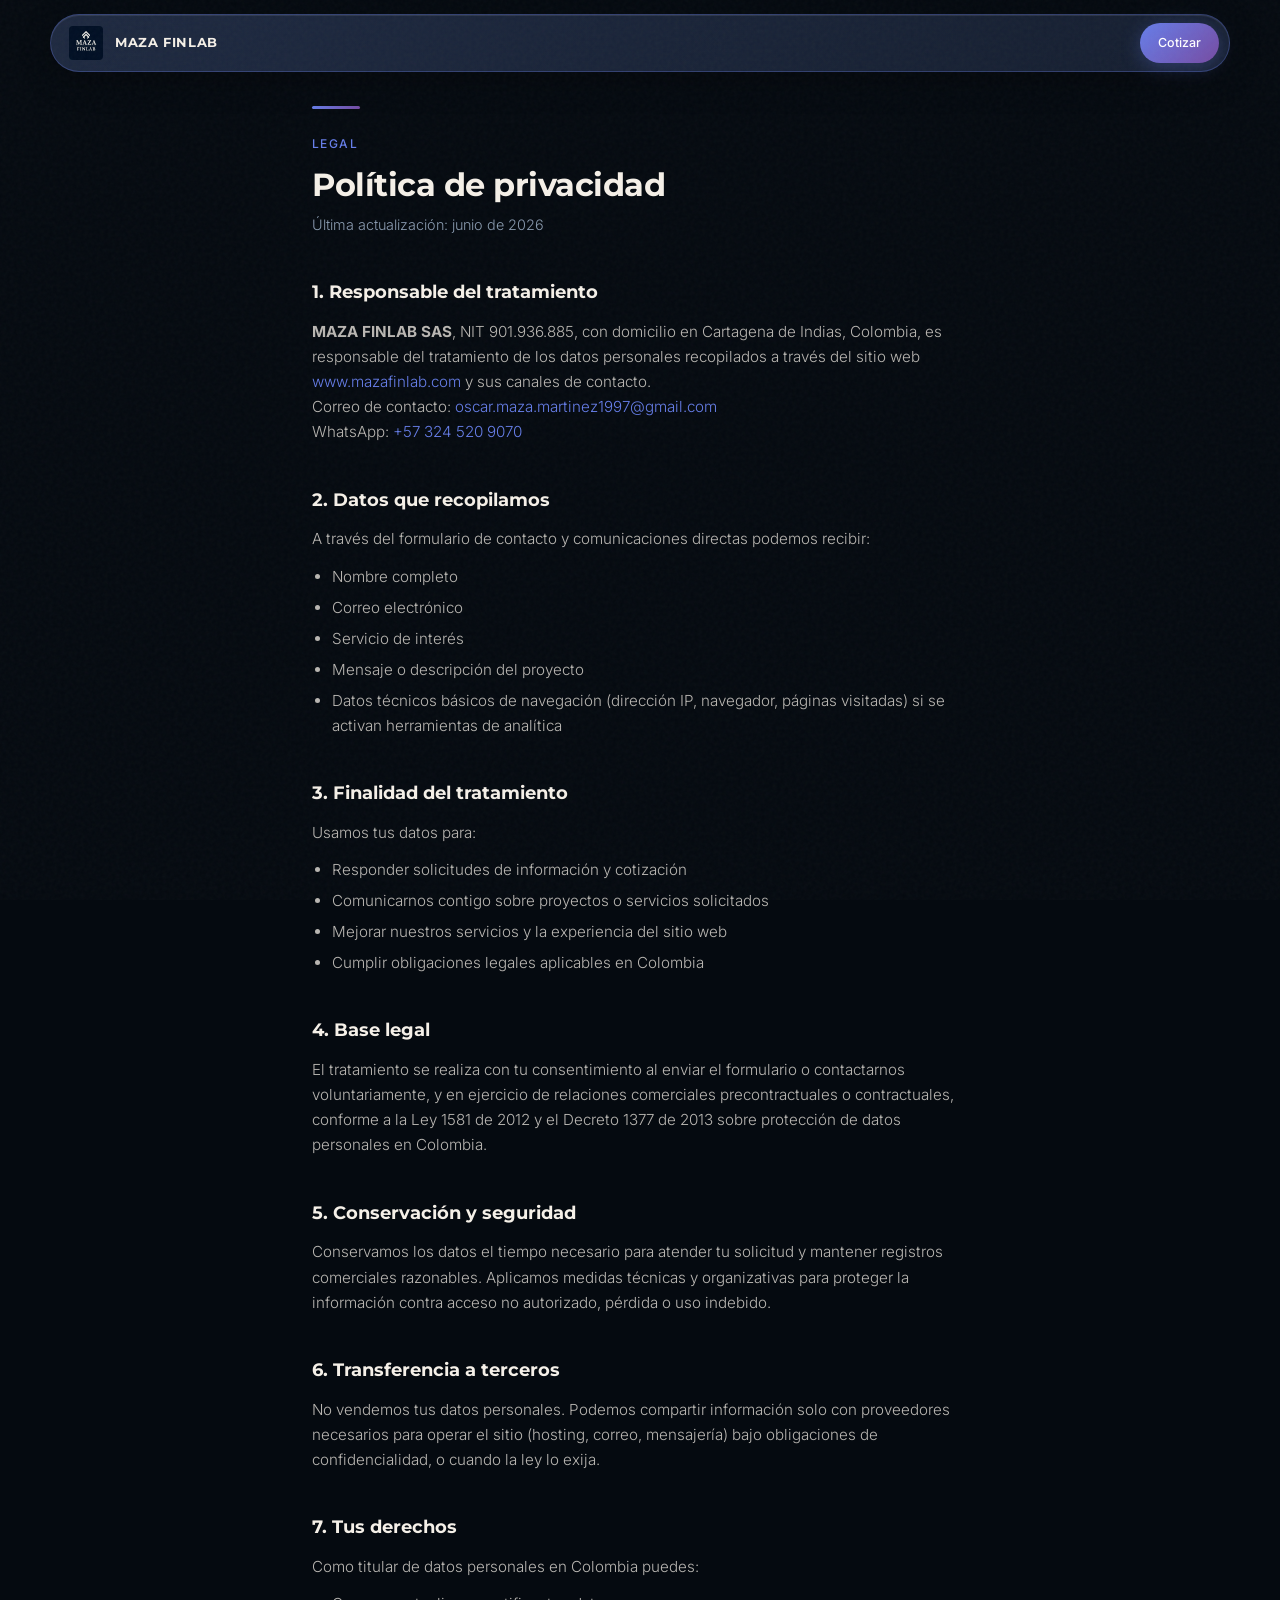
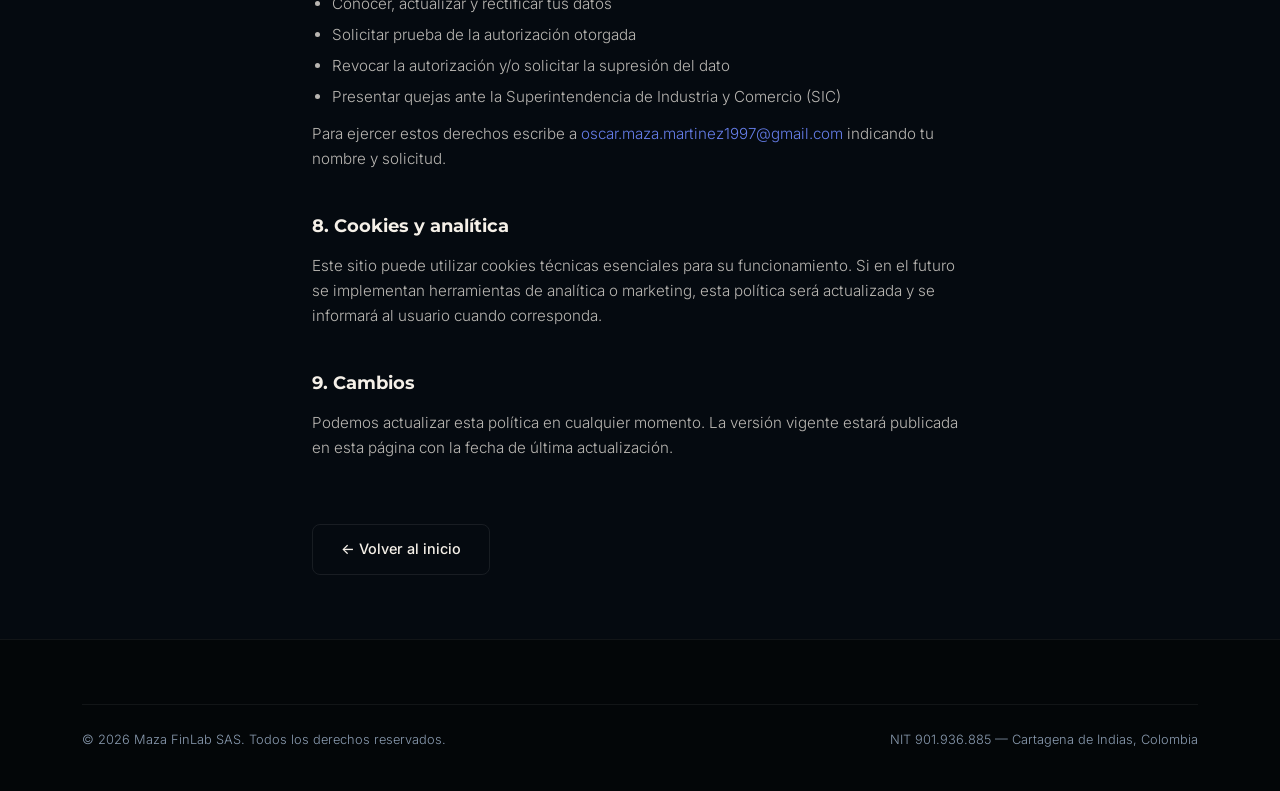
==== commit 3fdbad0c: "Update WhatsApp number and make privacy policy links easier to find. Co-authored-by: Cursor <cursora" ====
--- a/politica-privacidad.html
+++ b/politica-privacidad.html
@@ -45,7 +45,7 @@
                 </p>
                 <p>
                     Correo de contacto: <a href="mailto:oscar.maza.martinez1997@gmail.com" class="contact-link">oscar.maza.martinez1997@gmail.com</a><br>
-                    WhatsApp: <a href="https://wa.me/573058044312" class="contact-link">+57 305 804 4312</a>
+                    WhatsApp: <a href="https://wa.me/573245209070" class="contact-link">+57 324 520 9070</a>
                 </p>
             </section>
 
--- a/css/styles.css
+++ b/css/styles.css
@@ -1491,6 +1491,23 @@
     color: #f0a0a8;
 }
 
+.form-privacy-note {
+    font-size: 0.8rem;
+    color: var(--text-muted, #8a9bb0);
+    line-height: 1.45;
+    margin: 0 0 12px;
+}
+
+.form-privacy-note a {
+    color: var(--text-secondary, #c5d0de);
+    text-decoration: underline;
+    text-underline-offset: 2px;
+}
+
+.form-privacy-note a:hover {
+    color: #fff;
+}
+
 .btn:disabled {
     opacity: 0.65;
     cursor: not-allowed;
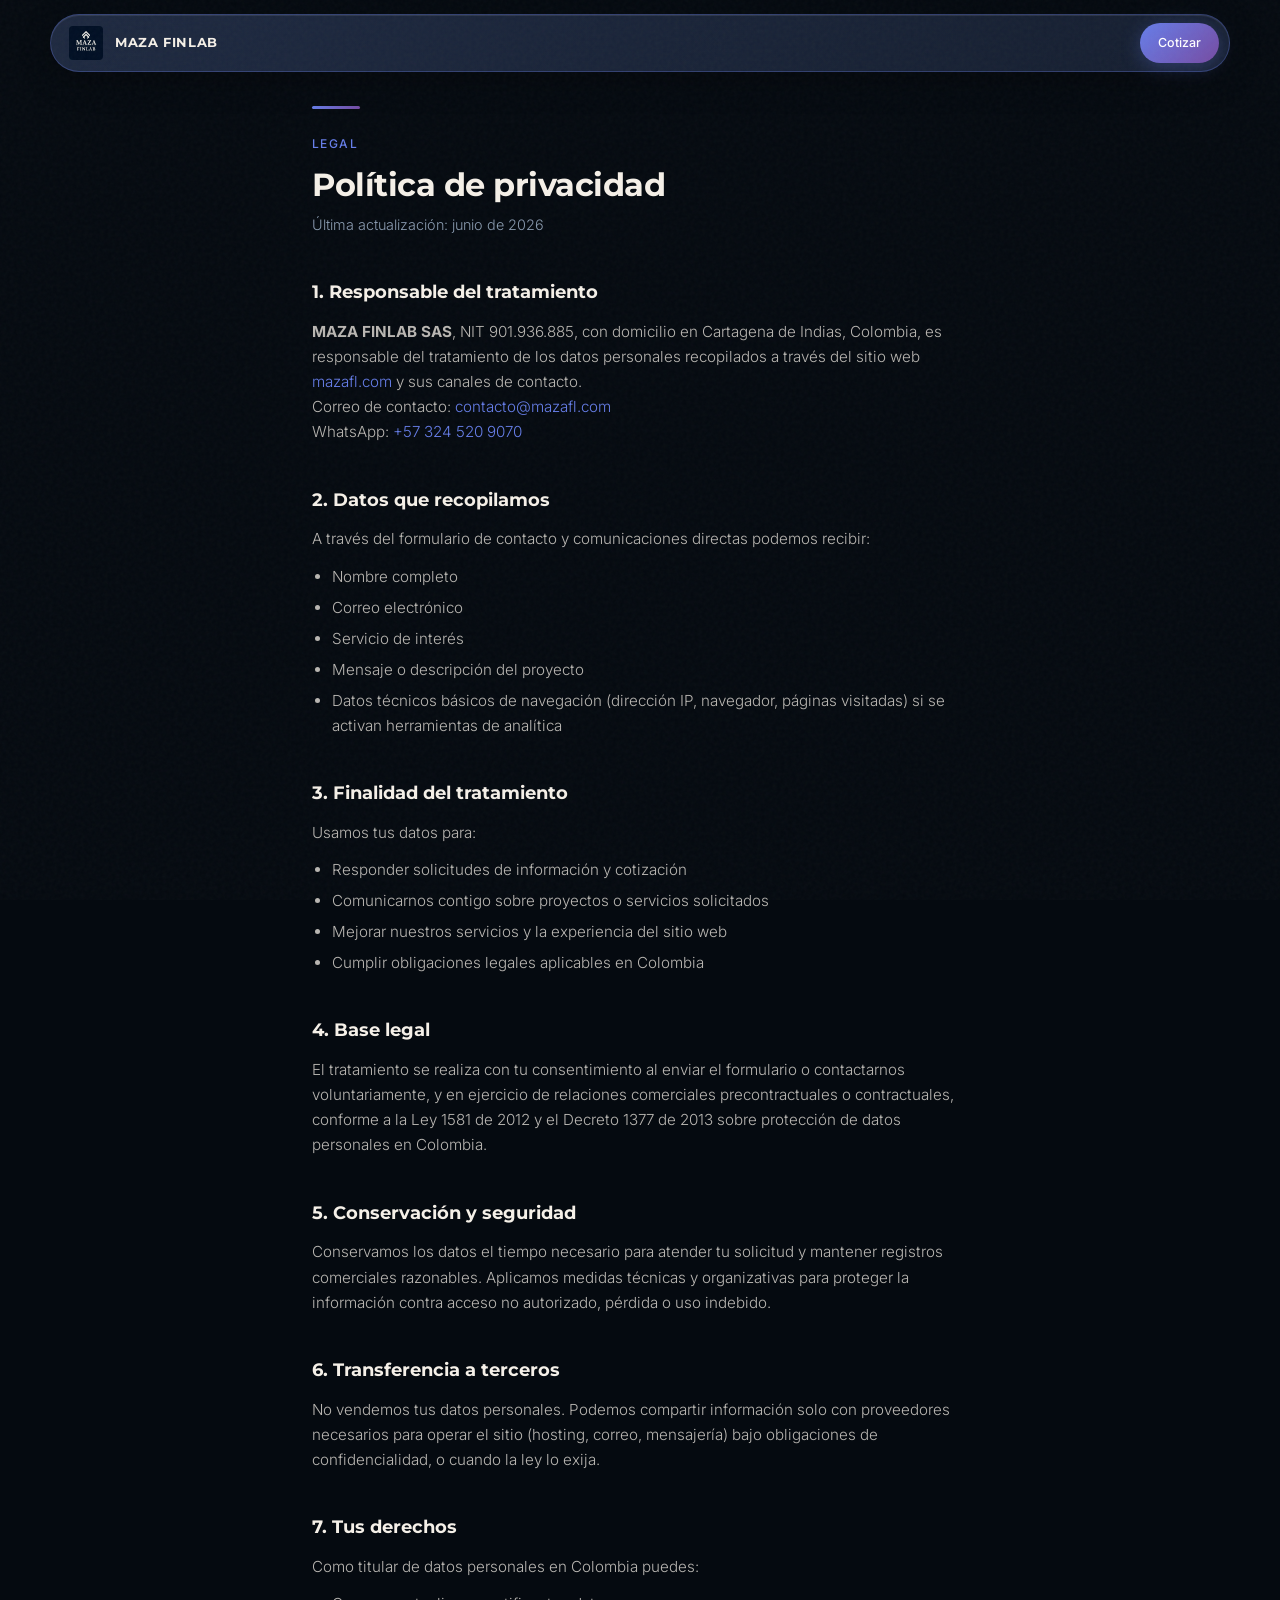
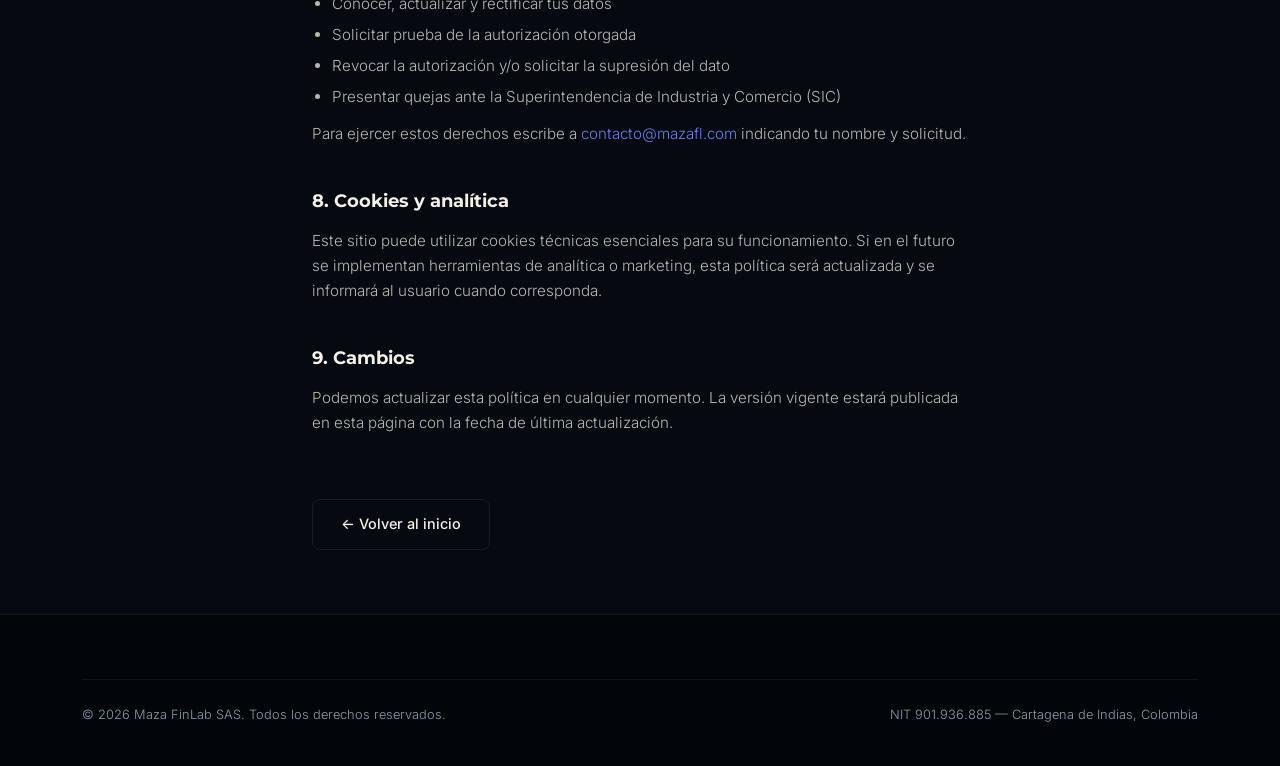
==== commit 7829ecbd: "Point site branding to mazafl.com and contacto@mazafl.com for custom domain. Co-authored-by: Cursor " ====
--- a/politica-privacidad.html
+++ b/politica-privacidad.html
@@ -6,7 +6,7 @@
     <meta name="description" content="Política de privacidad y tratamiento de datos personales de Maza FinLab SAS.">
     <meta name="robots" content="index, follow">
     <title>Política de privacidad — Maza FinLab</title>
-    <link rel="canonical" href="https://www.mazafinlab.com/politica-privacidad.html">
+    <link rel="canonical" href="https://mazafl.com/politica-privacidad.html">
     <link rel="icon" href="assets/logo-maza-finlab.jpg" type="image/jpeg">
     <link rel="preconnect" href="https://fonts.googleapis.com">
     <link rel="preconnect" href="https://fonts.gstatic.com" crossorigin>
@@ -41,10 +41,10 @@
                 <p>
                     <strong>MAZA FINLAB SAS</strong>, NIT 901.936.885, con domicilio en Cartagena de Indias, Colombia,
                     es responsable del tratamiento de los datos personales recopilados a través del sitio web
-                    <a href="https://www.mazafinlab.com" class="contact-link">www.mazafinlab.com</a> y sus canales de contacto.
+                    <a href="https://mazafl.com" class="contact-link">mazafl.com</a> y sus canales de contacto.
                 </p>
                 <p>
-                    Correo de contacto: <a href="mailto:oscar.maza.martinez1997@gmail.com" class="contact-link">oscar.maza.martinez1997@gmail.com</a><br>
+                    Correo de contacto: <a href="mailto:contacto@mazafl.com" class="contact-link">contacto@mazafl.com</a><br>
                     WhatsApp: <a href="https://wa.me/573245209070" class="contact-link">+57 324 520 9070</a>
                 </p>
             </section>
@@ -110,7 +110,7 @@
                 </ul>
                 <p>
                     Para ejercer estos derechos escribe a
-                    <a href="mailto:oscar.maza.martinez1997@gmail.com" class="contact-link">oscar.maza.martinez1997@gmail.com</a>
+                    <a href="mailto:contacto@mazafl.com" class="contact-link">contacto@mazafl.com</a>
                     indicando tu nombre y solicitud.
                 </p>
             </section>
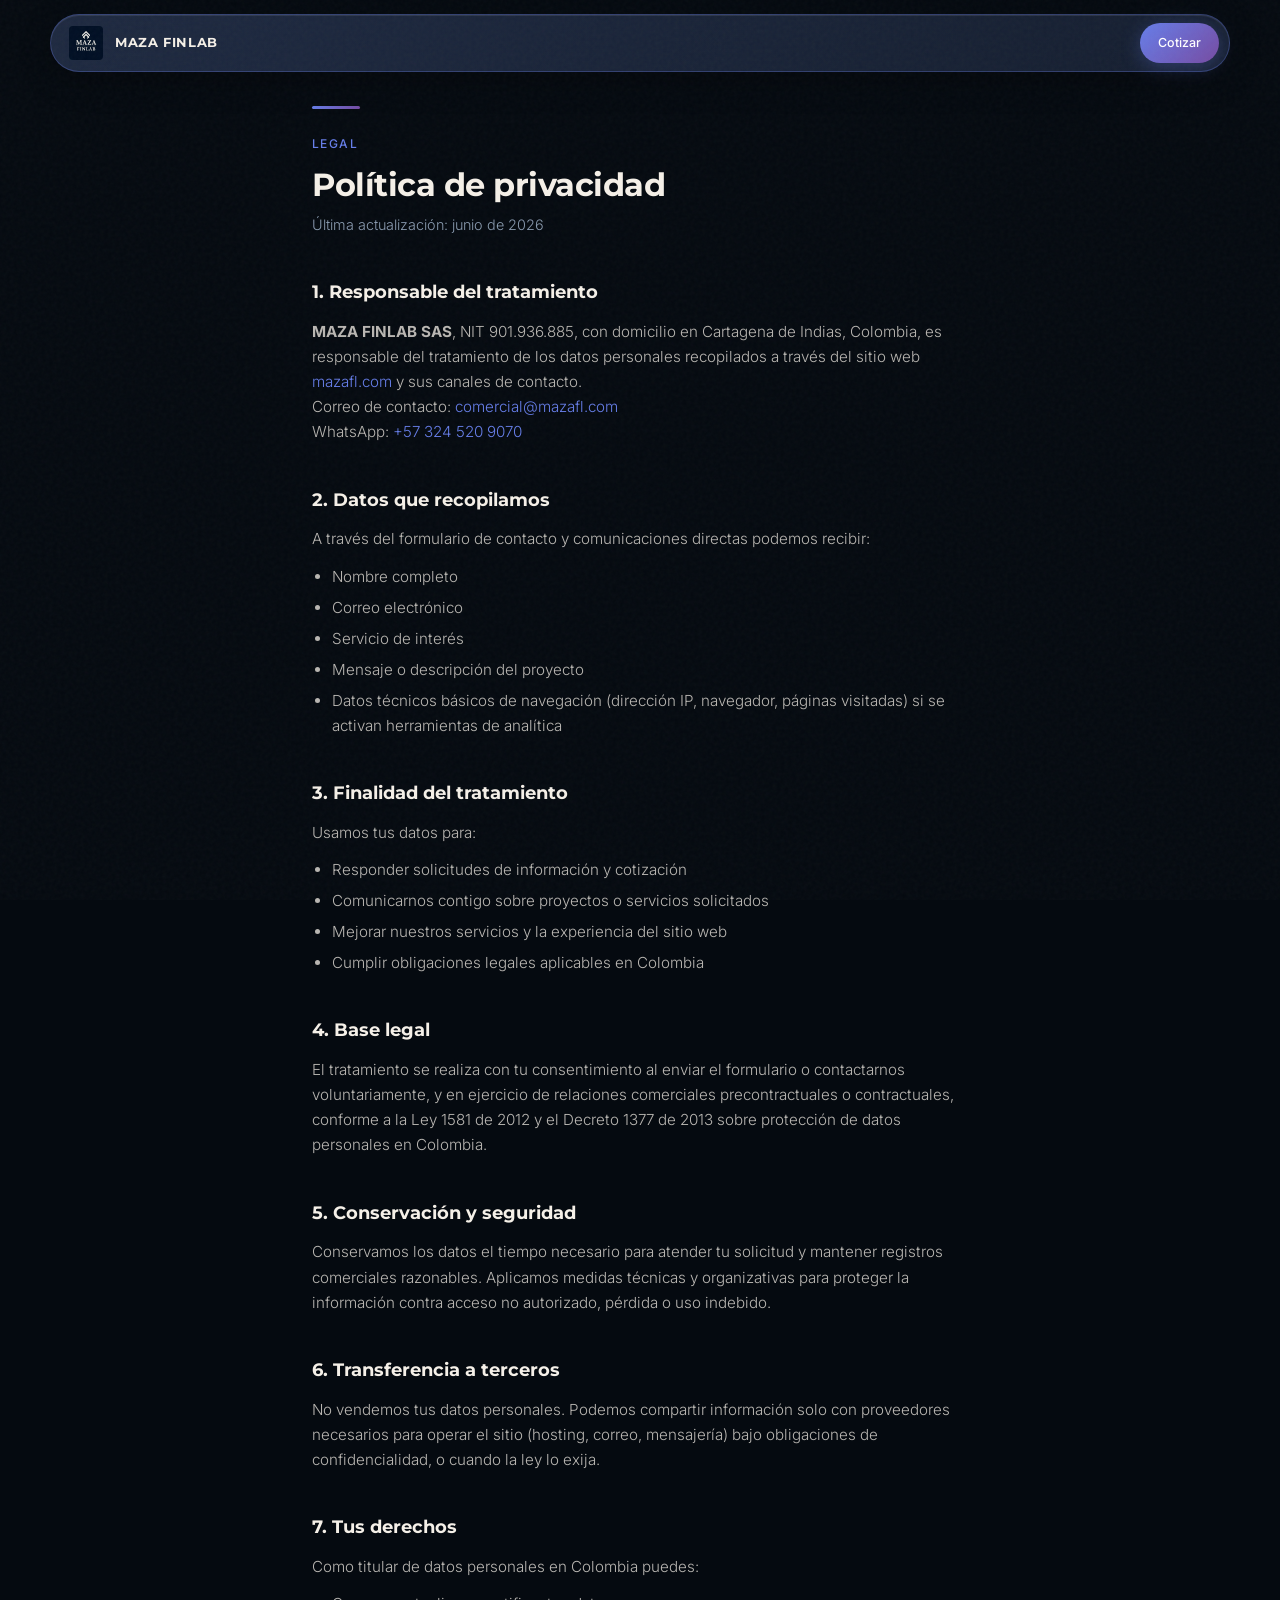
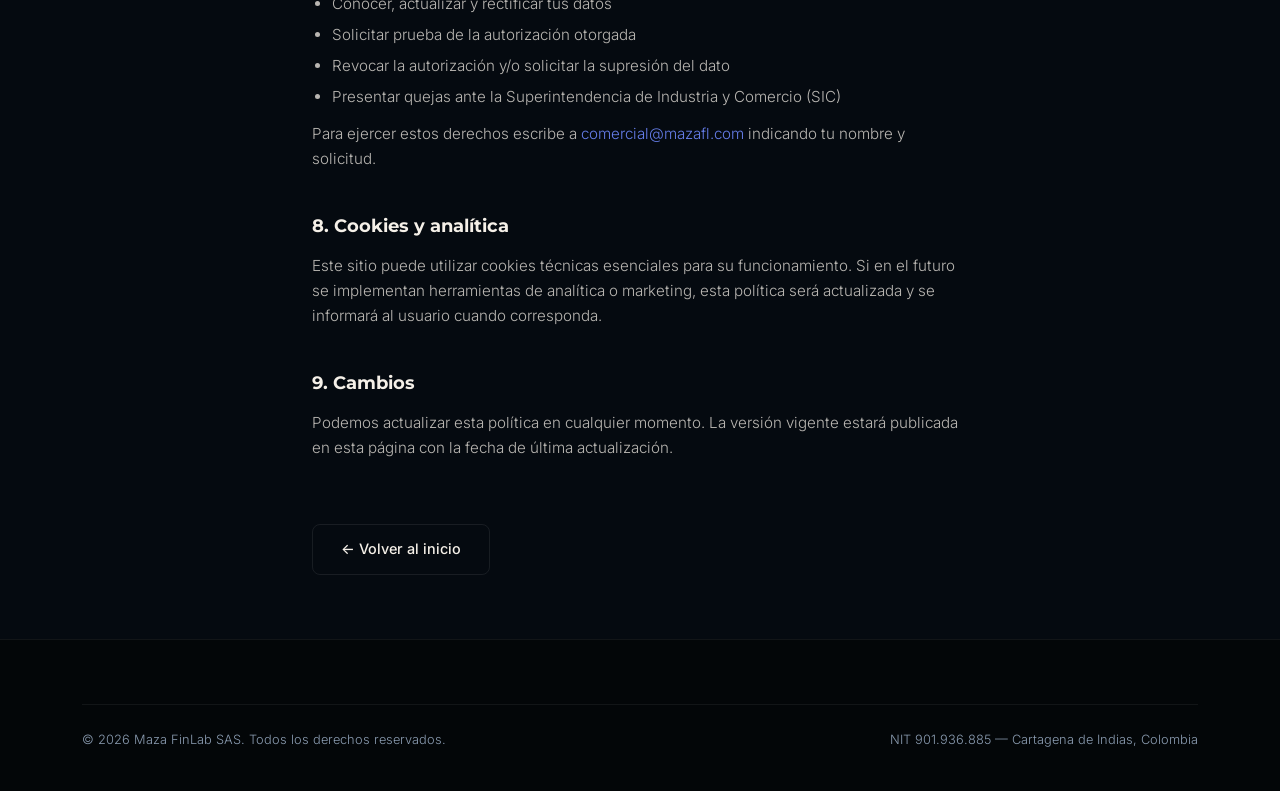
==== commit 5709712f: "Publish contact and social updates for the live corporate site. Remove the preview badge, link Insta" ====
--- a/politica-privacidad.html
+++ b/politica-privacidad.html
@@ -44,7 +44,7 @@
                     <a href="https://mazafl.com" class="contact-link">mazafl.com</a> y sus canales de contacto.
                 </p>
                 <p>
-                    Correo de contacto: <a href="mailto:contacto@mazafl.com" class="contact-link">contacto@mazafl.com</a><br>
+                    Correo de contacto: <a href="mailto:comercial@mazafl.com" class="contact-link">comercial@mazafl.com</a><br>
                     WhatsApp: <a href="https://wa.me/573245209070" class="contact-link">+57 324 520 9070</a>
                 </p>
             </section>
@@ -110,7 +110,7 @@
                 </ul>
                 <p>
                     Para ejercer estos derechos escribe a
-                    <a href="mailto:contacto@mazafl.com" class="contact-link">contacto@mazafl.com</a>
+                    <a href="mailto:comercial@mazafl.com" class="contact-link">comercial@mazafl.com</a>
                     indicando tu nombre y solicitud.
                 </p>
             </section>
